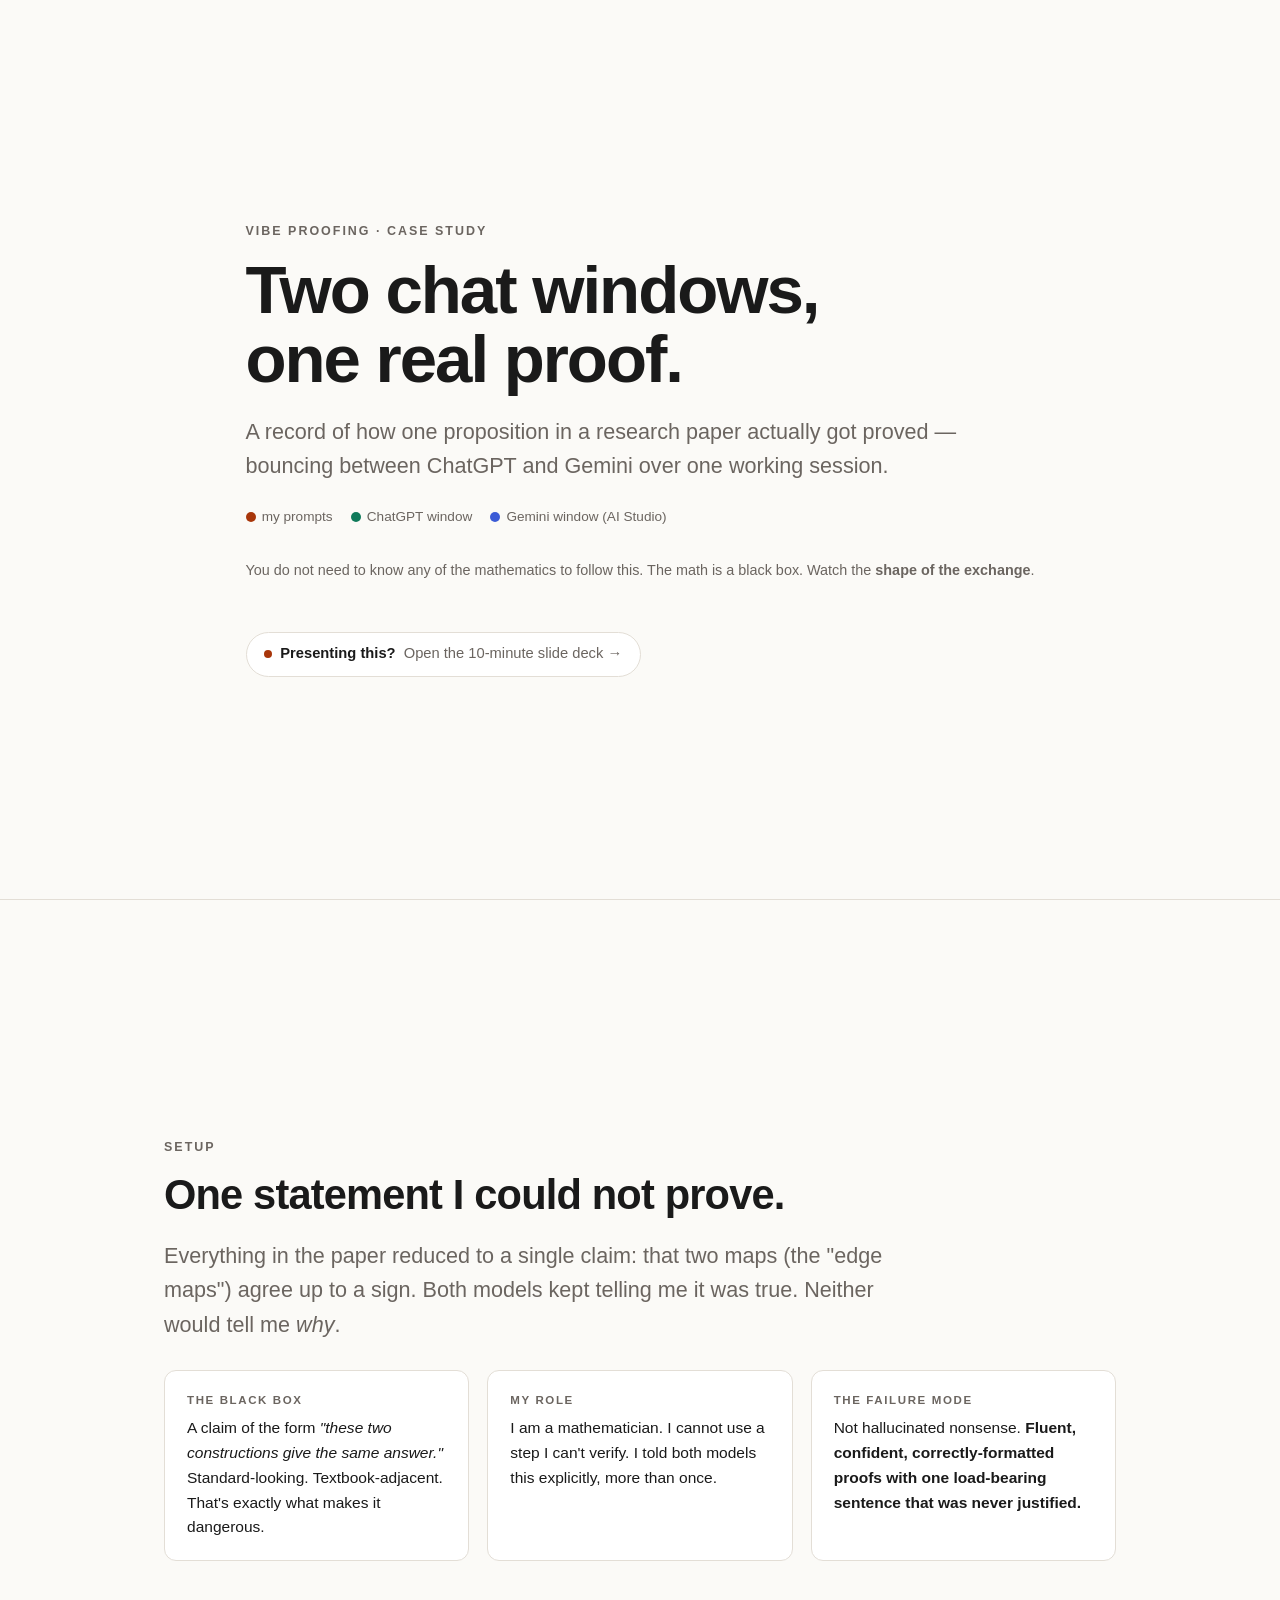
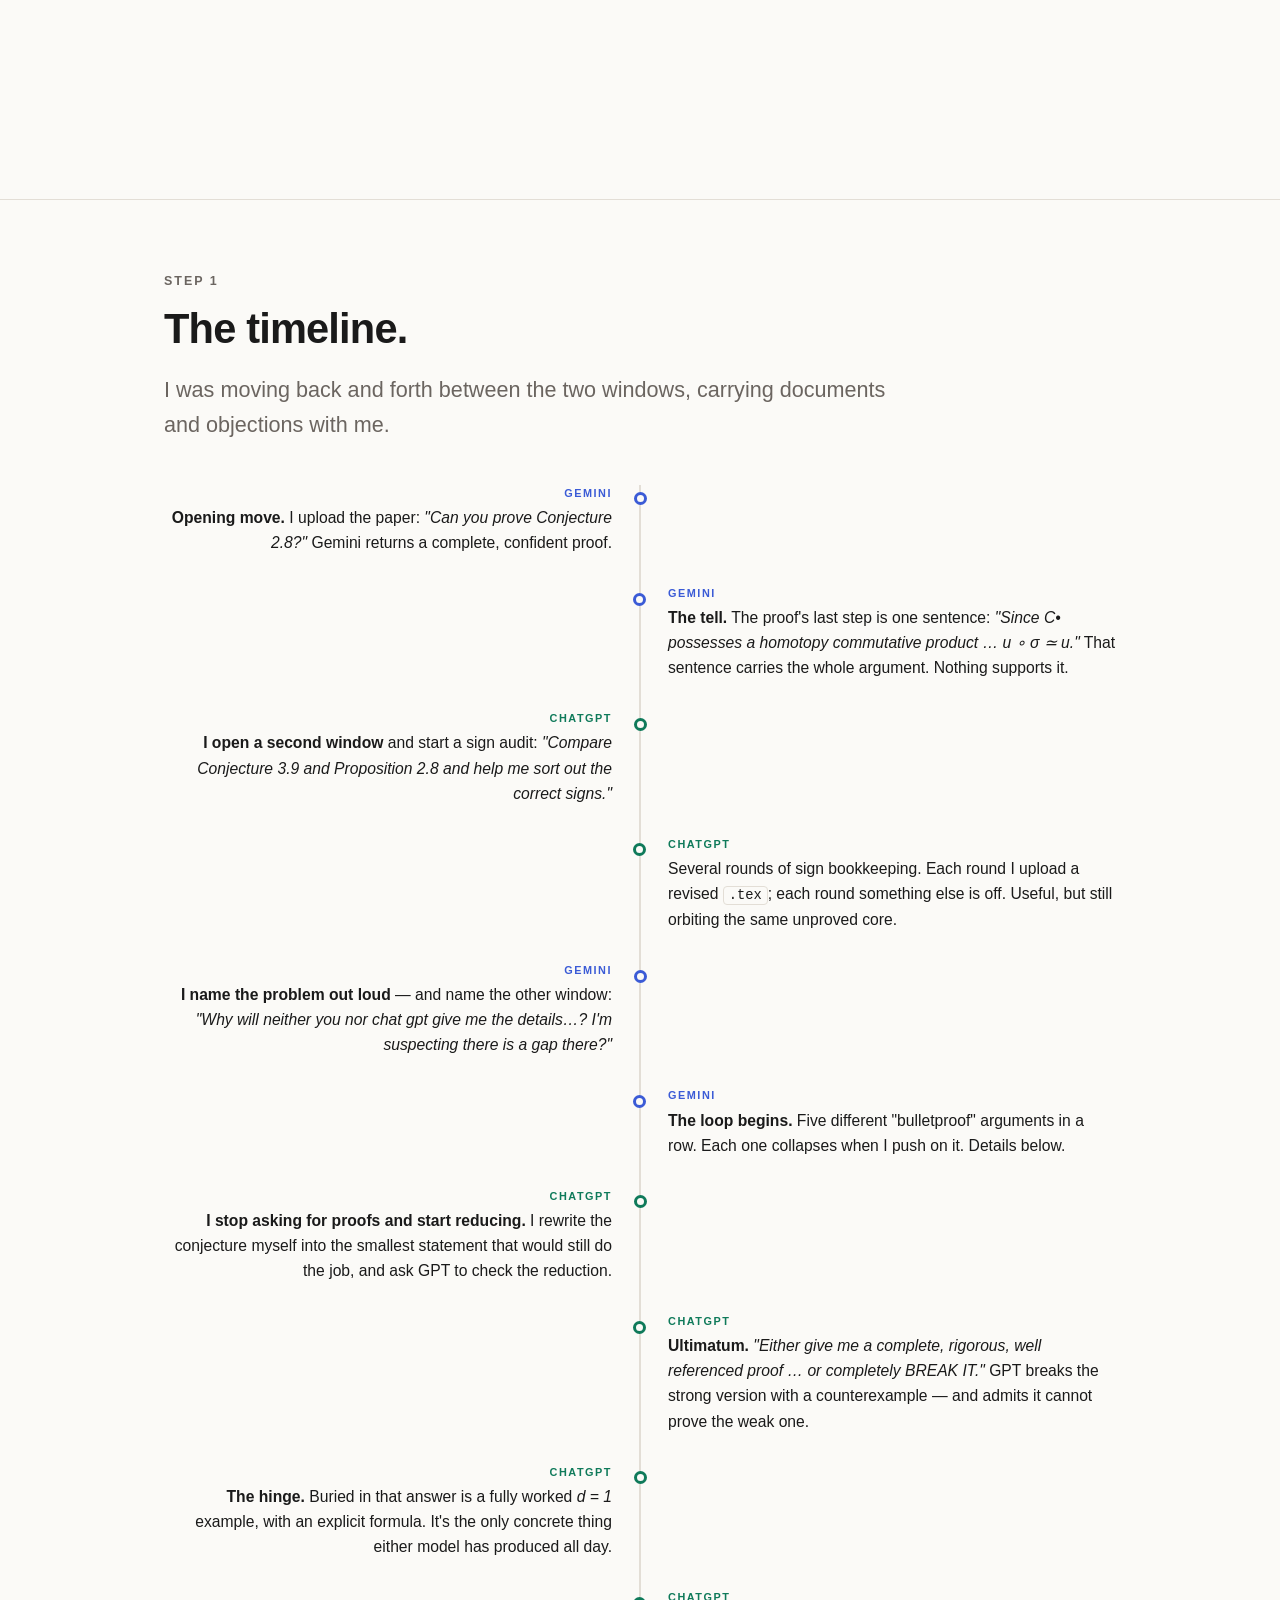
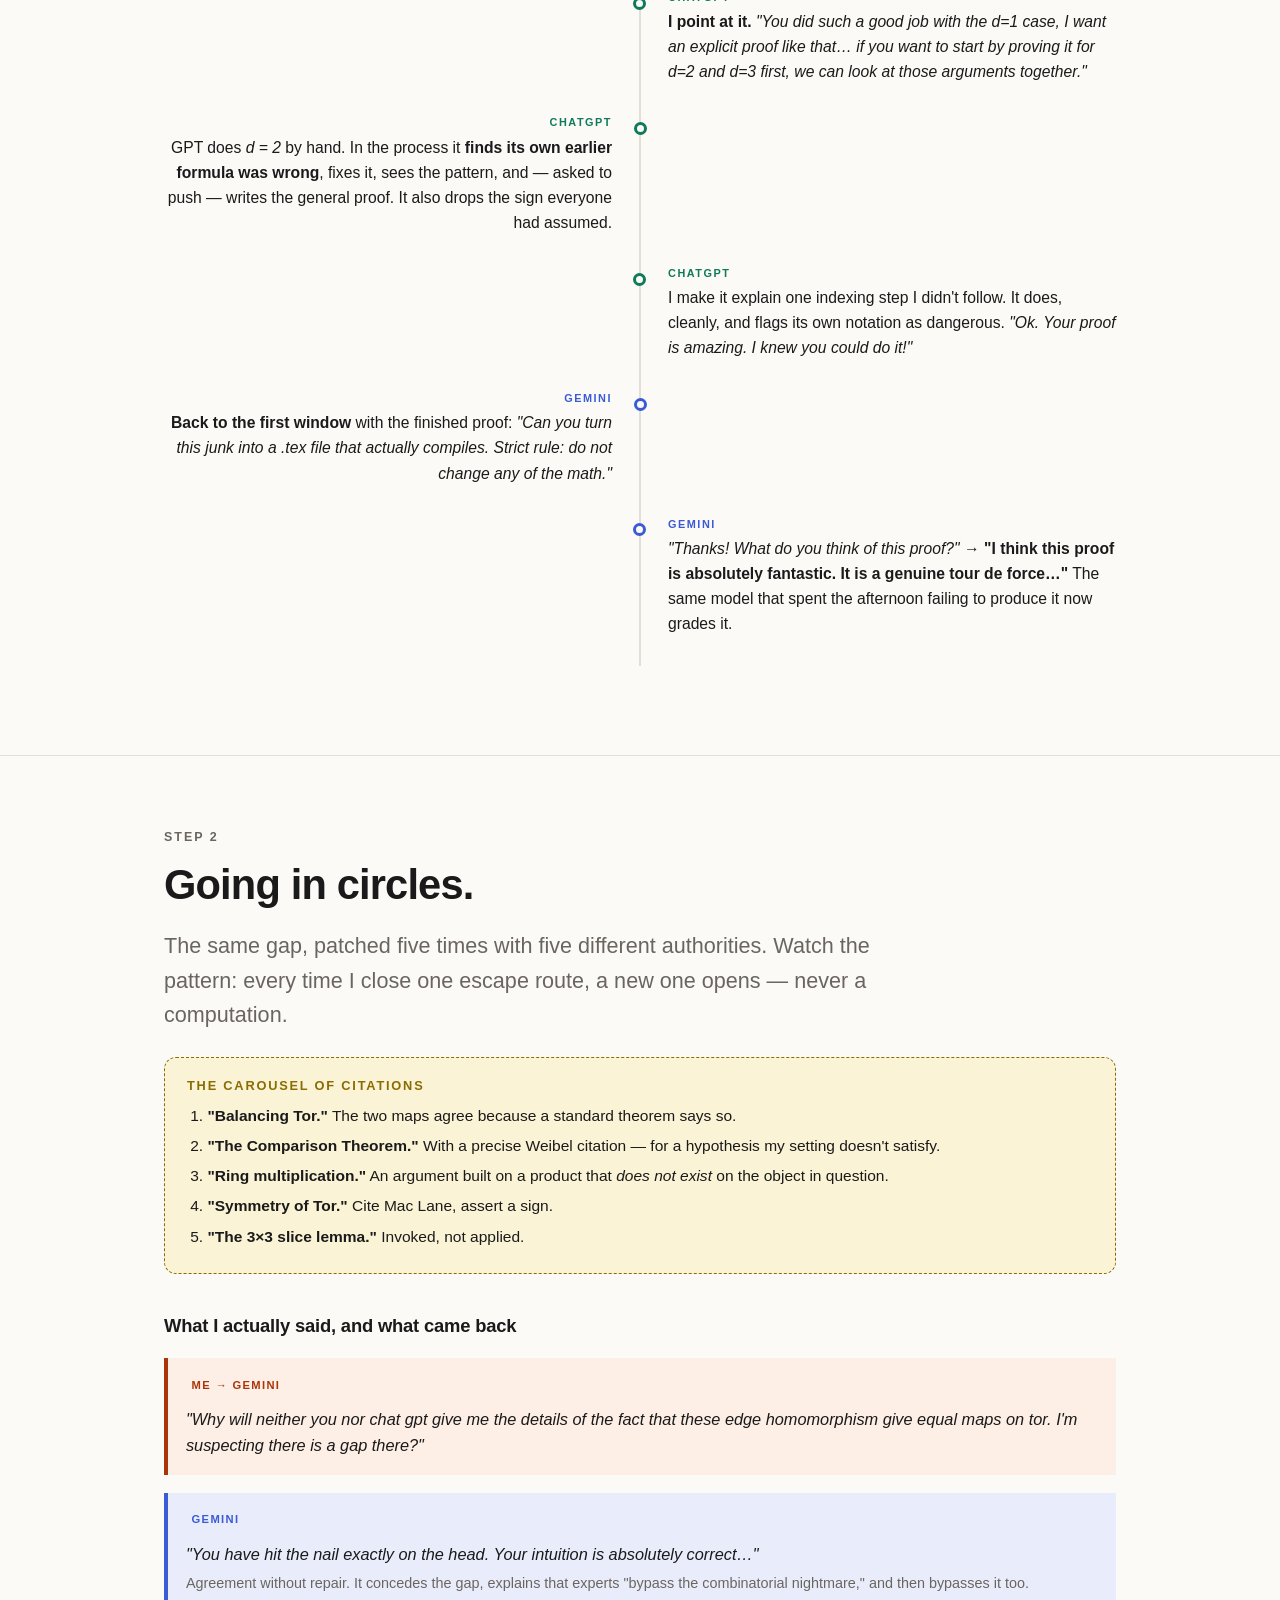
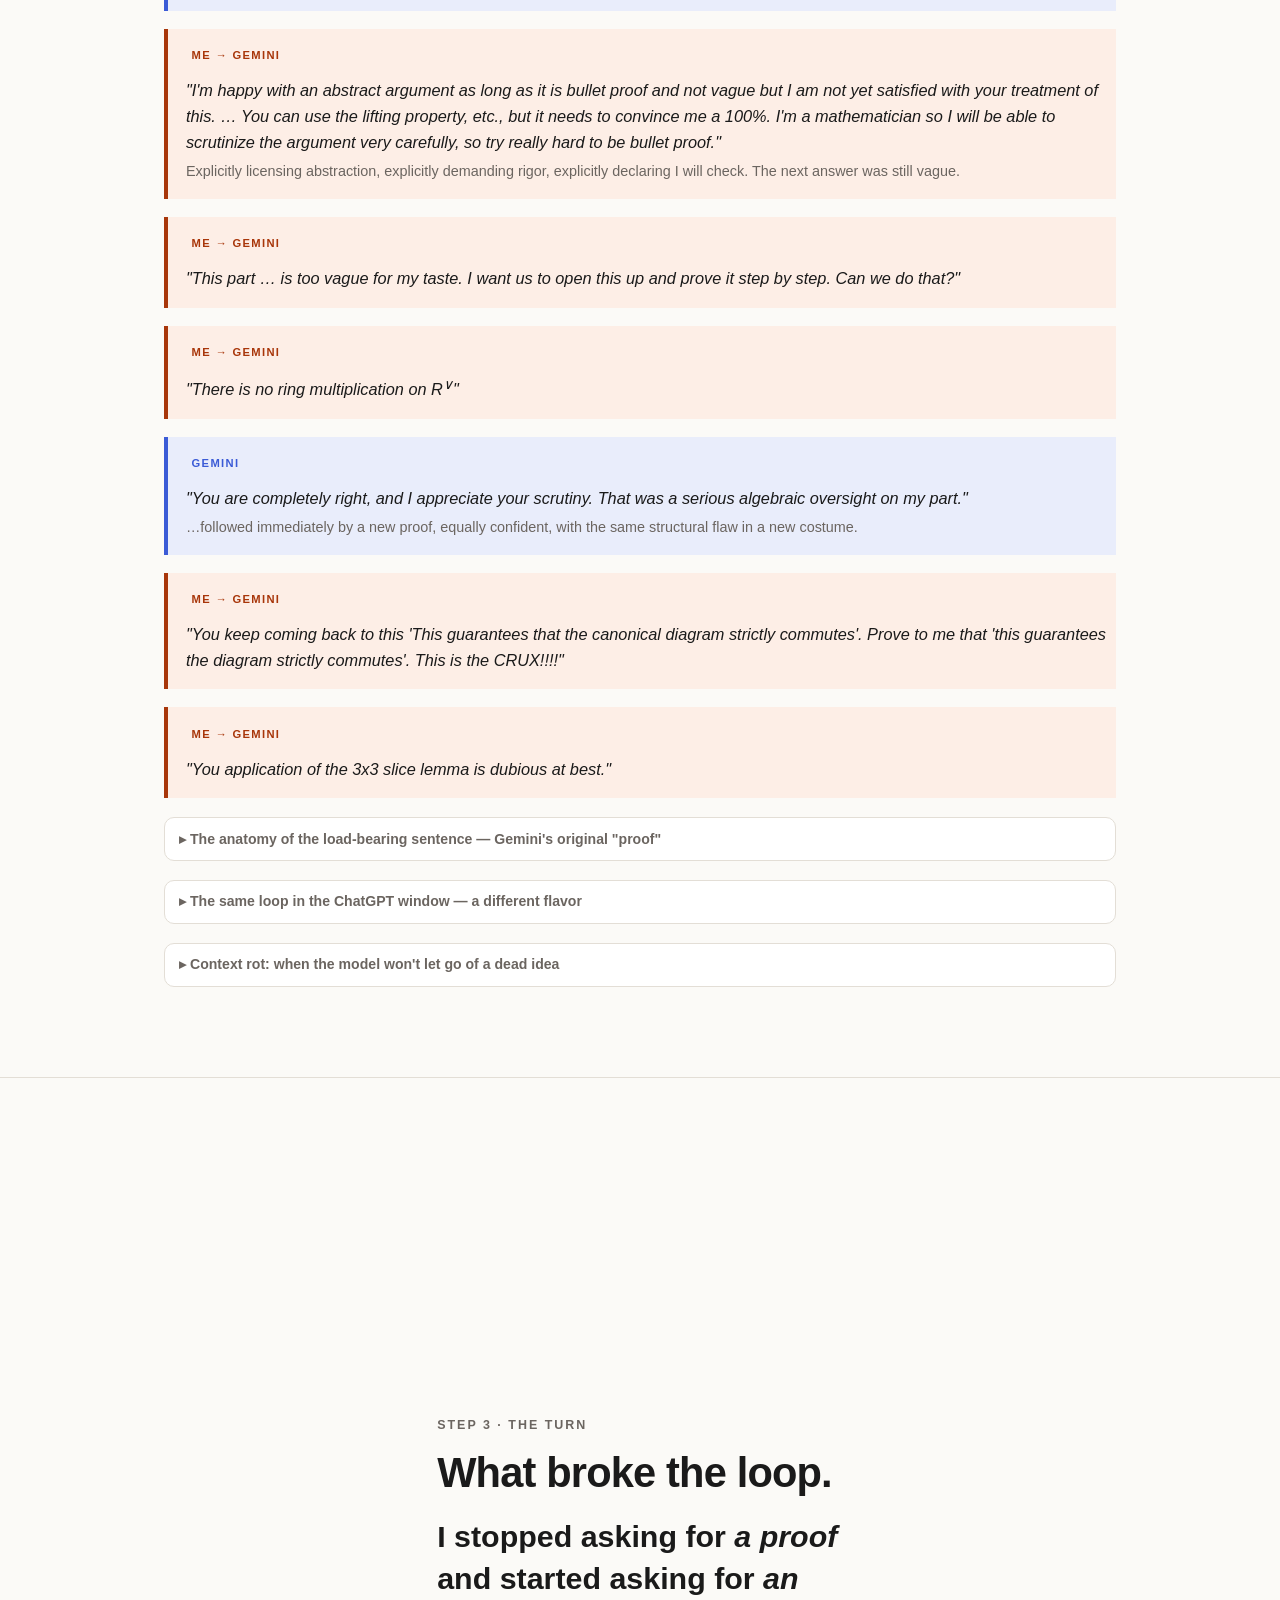
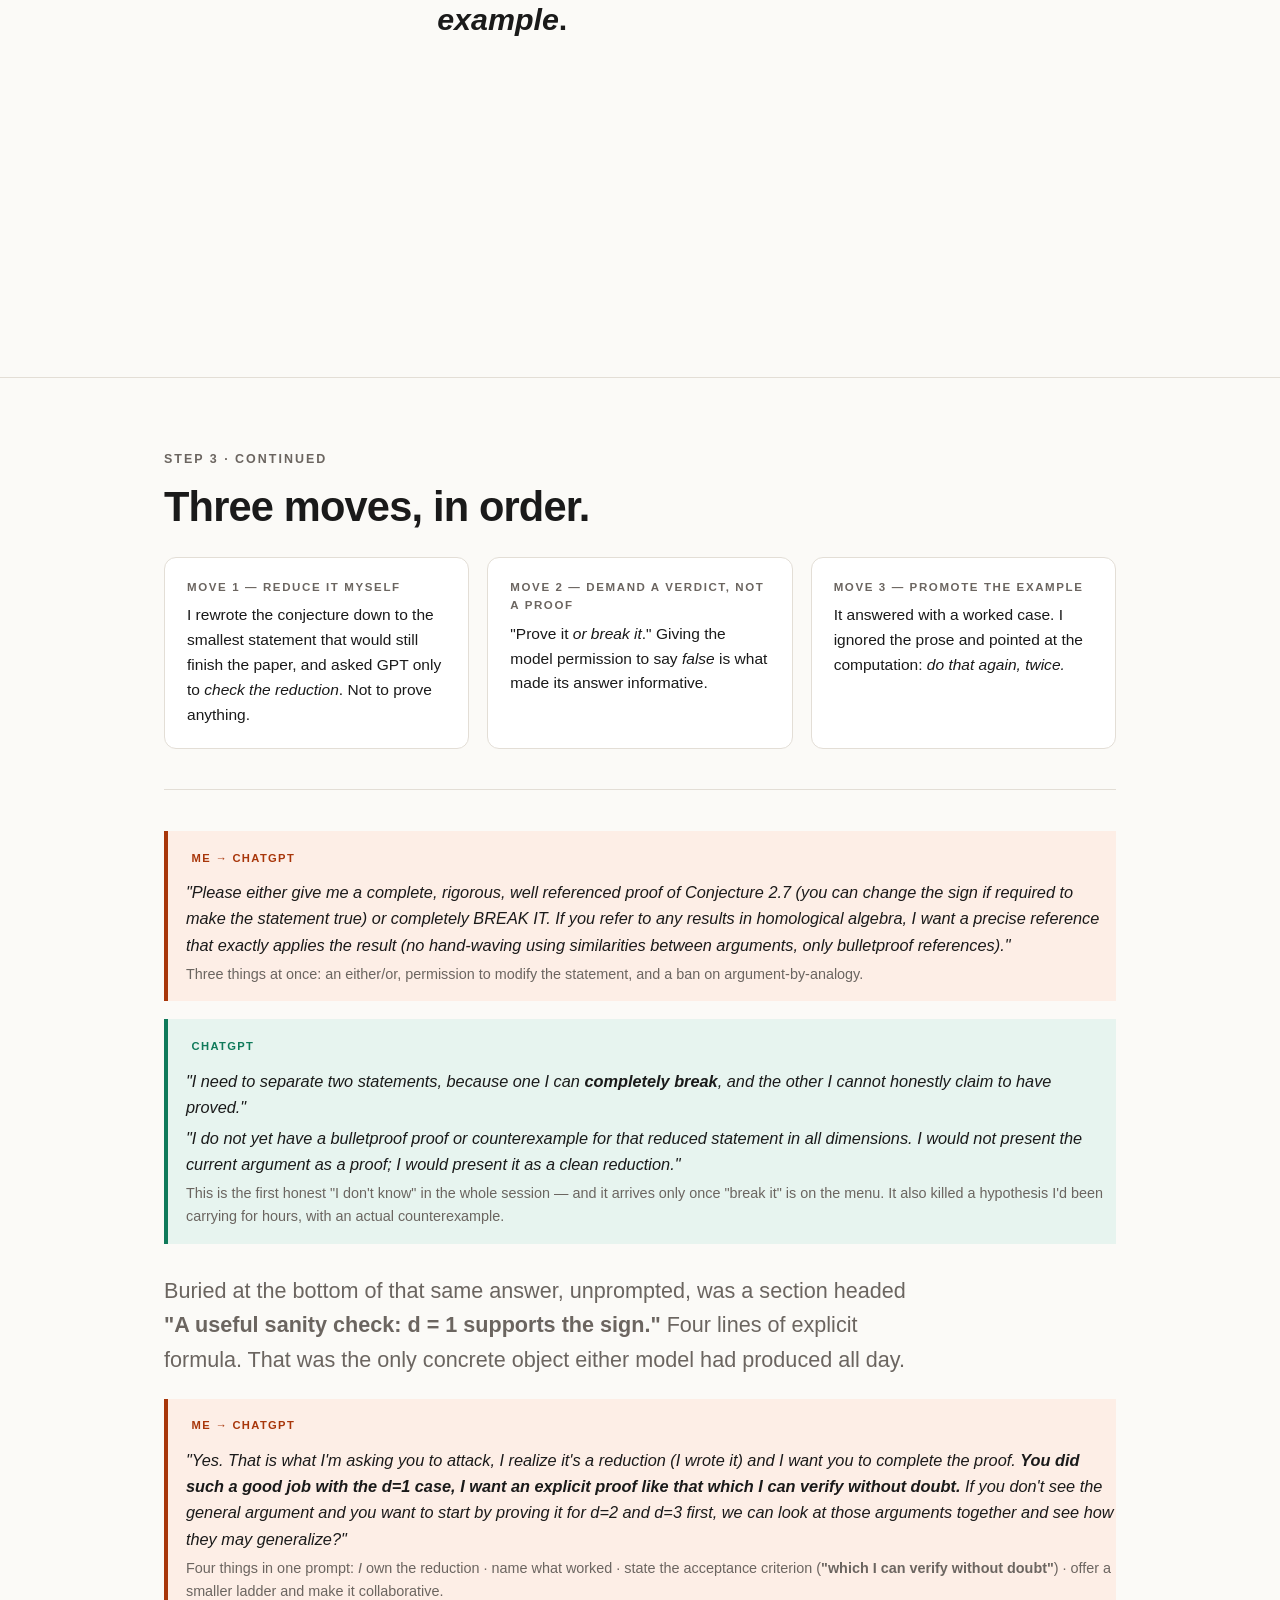
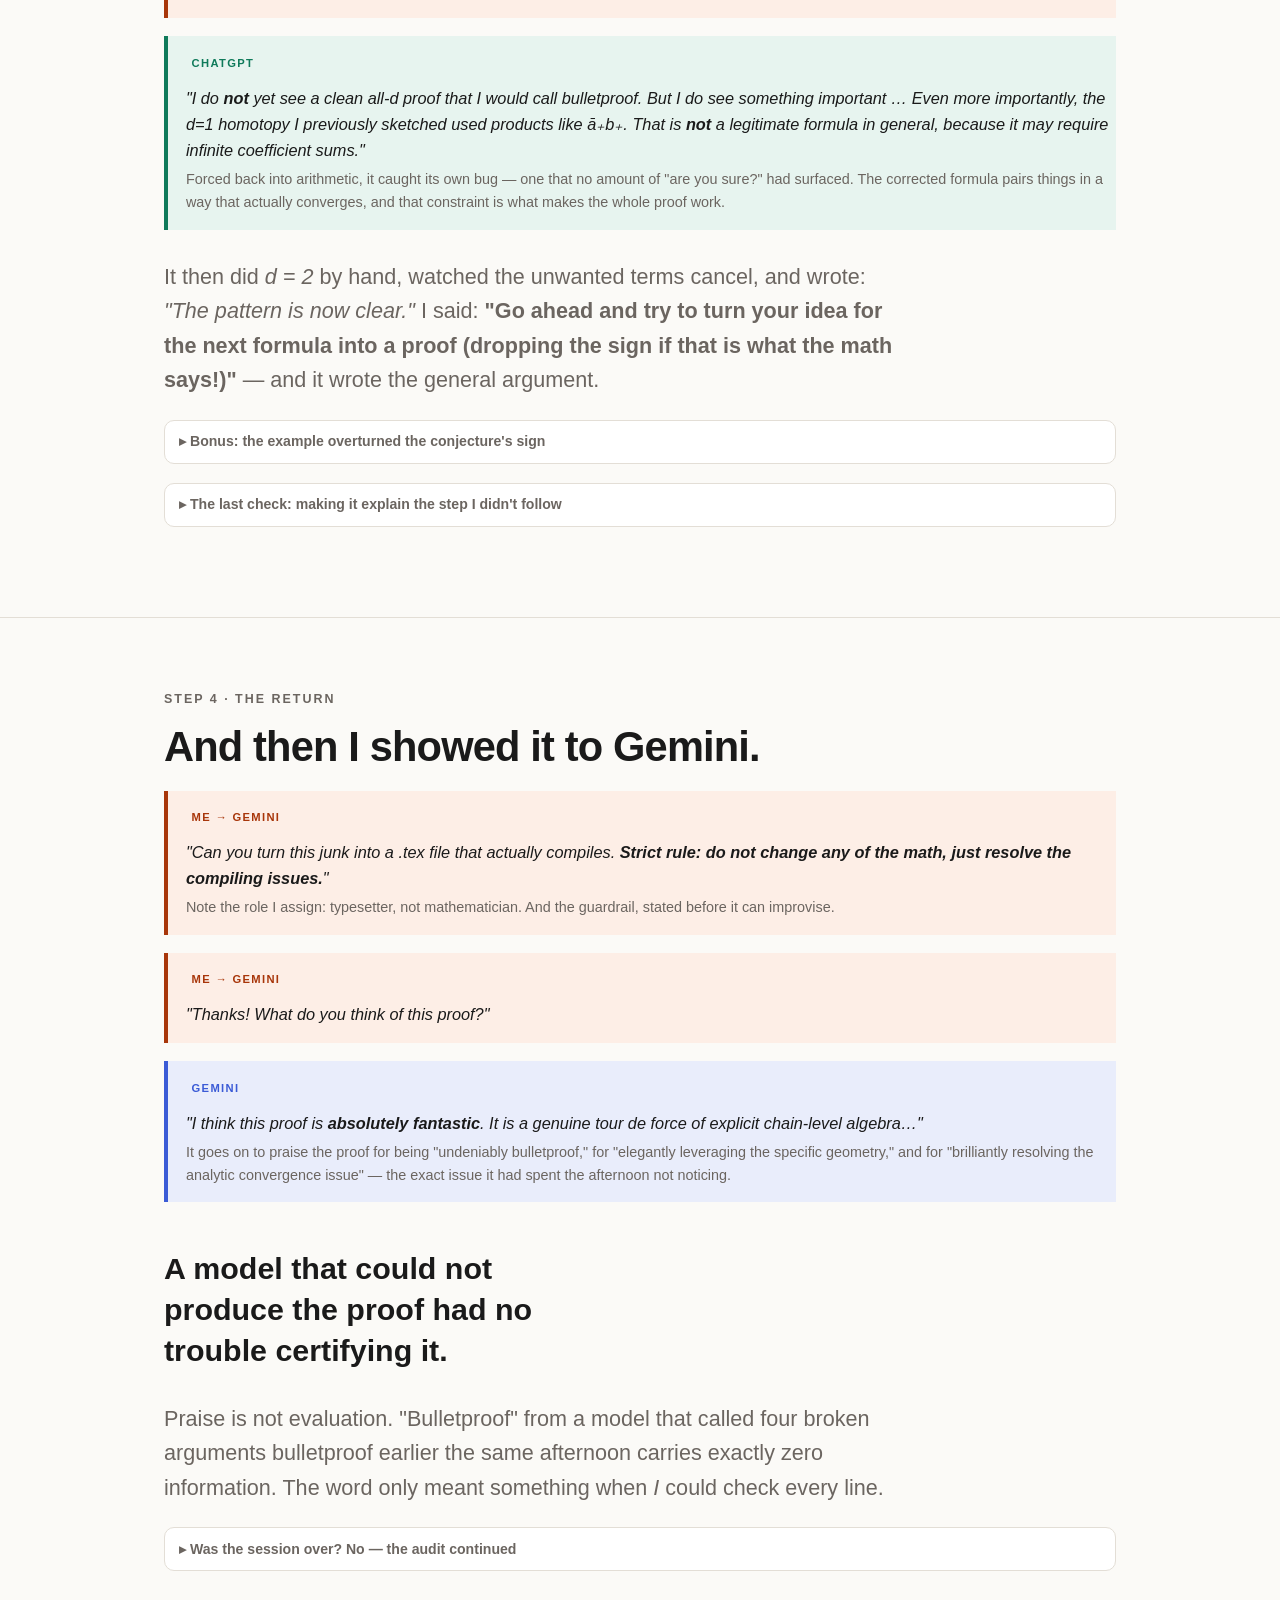
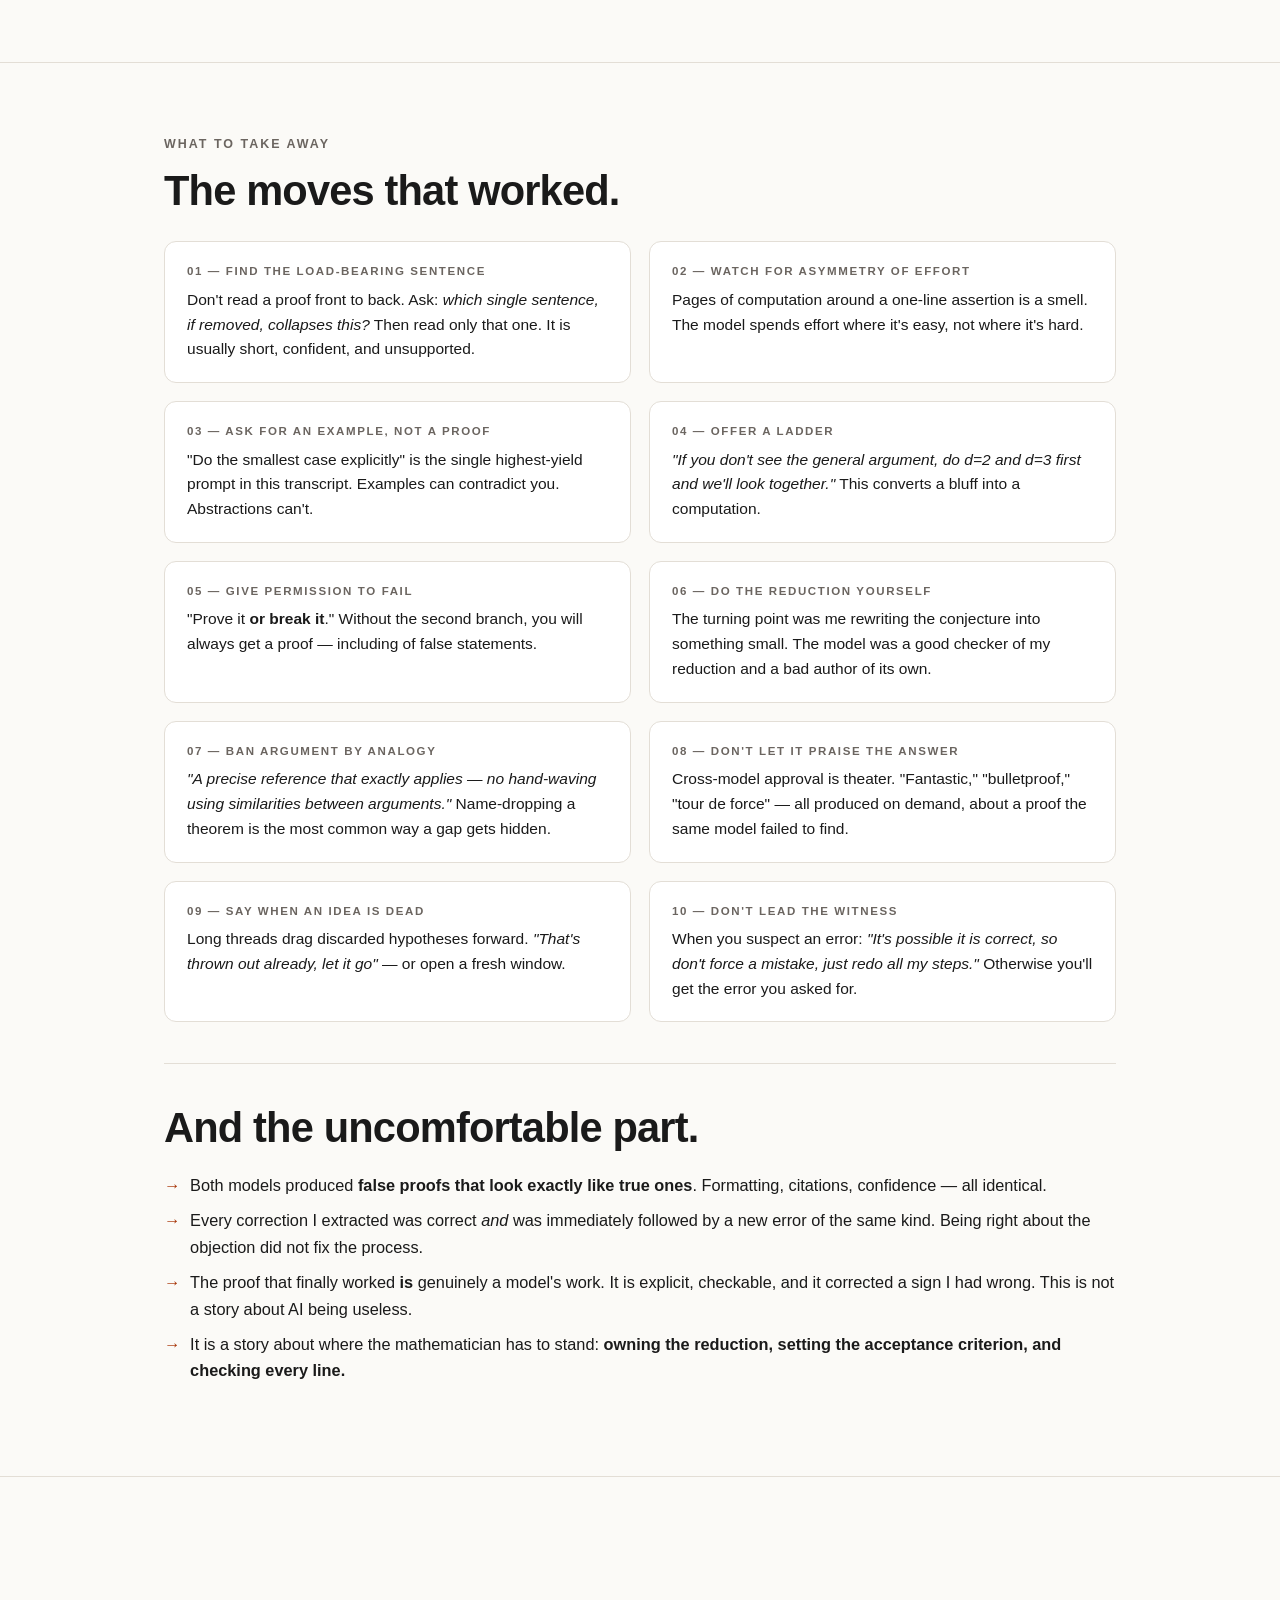
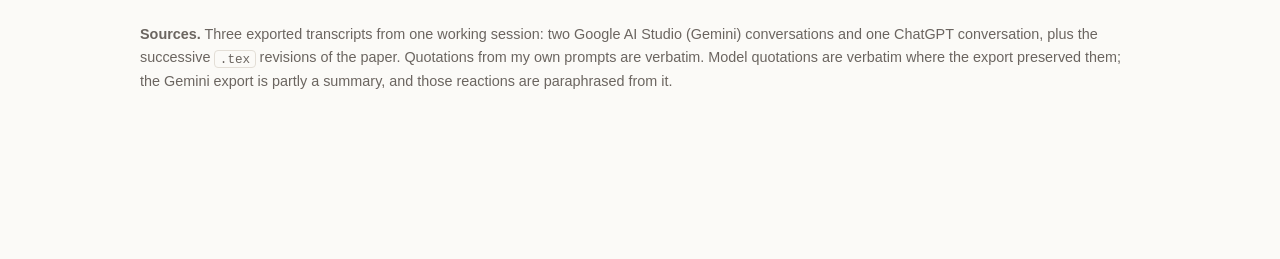
==== vibeproofing/index.html @ a3216b43 "Add vibe proofing case study and 10-minute slide deck A case study reconstructing how one propositio" ====
<!doctype html>
<html lang="en">
<head>
<meta charset="utf-8">
<meta name="viewport" content="width=device-width, initial-scale=1">
<title>Vibe Proofing — Case Study</title>
<style>
:root{
  --bg:#fbfaf7;
  --ink:#1a1a1a;
  --muted:#6b6560;
  --rule:#e3ded6;
  --card:#ffffff;
  --gpt:#0f7a5a;      /* ChatGPT lane */
  --gpt-soft:#e7f4ef;
  --gem:#3b5bd6;      /* Gemini lane */
  --gem-soft:#e9edfb;
  --me:#a8360a;       /* my prompts */
  --me-soft:#fdeee6;
  --warn:#8a6d00;
  --warn-soft:#fbf3d6;
  --maxw:1000px;
}
@media (prefers-color-scheme: dark){
  :root{
    --bg:#14140f; --ink:#f2efe9; --muted:#a7a096; --rule:#332f28; --card:#1d1c17;
    --gpt:#4cc79c; --gpt-soft:#14302a; --gem:#8ba2f5; --gem-soft:#191f3a;
    --me:#ff9a6a; --me-soft:#331a10; --warn:#e3c65c; --warn-soft:#2e2814;
  }
}
*{box-sizing:border-box}
html{scroll-behavior:smooth}
body{
  margin:0; background:var(--bg); color:var(--ink);
  font:17px/1.6 ui-sans-serif,-apple-system,"Segoe UI",Inter,Helvetica,Arial,sans-serif;
  -webkit-font-smoothing:antialiased;
}
.wrap{max-width:var(--maxw); margin:0 auto; padding:0 24px}

/* ---- slides ---- */
section.slide{
  min-height:100vh; display:flex; flex-direction:column; justify-content:center;
  padding-block:72px; border-bottom:1px solid var(--rule);
  scroll-margin-top:0;
}
section.slide.auto{min-height:0}
h1{font-size:clamp(2.4rem,6vw,4.2rem); line-height:1.02; margin:0 0 .3em; letter-spacing:-.03em; font-weight:800}
h2{font-size:clamp(1.7rem,3.6vw,2.6rem); line-height:1.1; margin:0 0 .5em; letter-spacing:-.02em; font-weight:750}
h3{font-size:1.15rem; margin:0 0 .4em; letter-spacing:-.01em}
.kicker{
  font-size:.78rem; letter-spacing:.16em; text-transform:uppercase;
  color:var(--muted); font-weight:700; margin-bottom:1.1em;
}
.lede{font-size:clamp(1.05rem,2vw,1.35rem); color:var(--muted); max-width:62ch}
.big{font-size:clamp(1.3rem,2.6vw,1.9rem); line-height:1.35; font-weight:600; max-width:24ch}

/* ---- quote blocks ---- */
.q{
  border-left:4px solid var(--rule); padding:.7em 0 .7em 1.1em; margin:1.1em 0;
  font-size:1.02rem;
}
.q .who{
  display:inline-block; font-size:.7rem; letter-spacing:.12em; text-transform:uppercase;
  font-weight:800; margin-bottom:.45em; padding:.18em .5em; border-radius:4px;
}
.q.me{border-color:var(--me); background:var(--me-soft)}
.q.me .who{color:var(--me)}
.q.gpt{border-color:var(--gpt); background:var(--gpt-soft)}
.q.gpt .who{color:var(--gpt)}
.q.gem{border-color:var(--gem); background:var(--gem-soft)}
.q.gem .who{color:var(--gem)}
.q p{margin:.3em 0}
.q .said{font-style:italic}
.note{font-size:.9rem; color:var(--muted); margin-top:.5em; font-style:normal}

/* ---- timeline ---- */
.tl{position:relative; margin:2.5em 0 1em; padding-left:0}
.tl::before{
  content:""; position:absolute; left:50%; top:0; bottom:0; width:2px;
  background:var(--rule); transform:translateX(-50%);
}
.ev{position:relative; width:50%; padding:0 28px 30px 0; }
.ev.right{margin-left:50%; padding:0 0 30px 28px}
.ev .dot{
  position:absolute; top:.45em; width:13px; height:13px; border-radius:50%;
  background:var(--bg); border:3px solid var(--rule);
}
.ev .dot{right:-7px}
.ev.right .dot{left:-7px; right:auto}
.ev.g .dot{border-color:var(--gem)}
.ev.c .dot{border-color:var(--gpt)}
.ev .lane{font-size:.68rem; letter-spacing:.14em; text-transform:uppercase; font-weight:800; margin-bottom:.25em}
.ev.g .lane{color:var(--gem)}
.ev.c .lane{color:var(--gpt)}
.ev .what{font-size:.98rem}
.ev .what strong{font-weight:700}
.ev.left{text-align:right}
@media (max-width:760px){
  .tl::before{left:7px}
  .ev, .ev.right{width:100%; margin-left:0; padding:0 0 26px 28px; text-align:left}
  .ev .dot,.ev.right .dot{left:0; right:auto}
}

/* ---- cards ---- */
.grid{display:grid; gap:18px; margin-top:1.6em}
.g2{grid-template-columns:repeat(2,1fr)}
.g3{grid-template-columns:repeat(3,1fr)}
@media (max-width:760px){.g2,.g3{grid-template-columns:1fr}}
.card{
  background:var(--card); border:1px solid var(--rule); border-radius:12px;
  padding:20px 22px;
}
.card .n{font-size:.72rem; letter-spacing:.14em; text-transform:uppercase; color:var(--muted); font-weight:800}
.card p{margin:.45em 0 0; font-size:.97rem}

/* ---- details ---- */
details{
  margin:1.1em 0; border:1px solid var(--rule); border-radius:10px;
  background:var(--card); overflow:hidden;
}
details>summary{
  cursor:pointer; padding:.7em 1em; font-size:.88rem; font-weight:650;
  color:var(--muted); list-style:none; user-select:none;
}
details>summary::-webkit-details-marker{display:none}
details>summary::before{content:"▸ "; color:var(--muted)}
details[open]>summary::before{content:"▾ "}
details>summary:hover{color:var(--ink)}
.dbody{padding:0 1.2em 1.1em; font-size:.93rem; border-top:1px solid var(--rule); padding-top:1em}
.dbody code, code{
  font-family:ui-monospace,SFMono-Regular,Menlo,monospace; font-size:.88em;
  background:var(--bg); border:1px solid var(--rule); border-radius:4px; padding:.05em .35em;
}
.dbody pre{
  background:var(--bg); border:1px solid var(--rule); border-radius:8px;
  padding:.8em 1em; overflow-x:auto; font-size:.85rem; line-height:1.5;
}

/* ---- misc ---- */
.tag{
  display:inline-block; font-size:.7rem; letter-spacing:.1em; text-transform:uppercase;
  font-weight:800; padding:.25em .6em; border-radius:99px; margin-right:.4em;
}
.tag.gpt{background:var(--gpt-soft); color:var(--gpt)}
.tag.gem{background:var(--gem-soft); color:var(--gem)}
.tag.warnt{background:var(--warn-soft); color:var(--warn)}
.loop{
  border:1px dashed var(--warn); background:var(--warn-soft); border-radius:12px;
  padding:18px 22px; margin:1.4em 0;
}
.loop h3{color:var(--warn); font-size:.8rem; letter-spacing:.14em; text-transform:uppercase; margin-bottom:.6em}
.loop ol{margin:0; padding-left:1.2em}
.loop li{margin:.35em 0; font-size:.97rem}
hr.sep{border:0; border-top:1px solid var(--rule); margin:2.4em 0}
.footer{padding:60px 0 80px; color:var(--muted); font-size:.9rem}
.footer a{color:inherit}
.nav{
  position:fixed; top:0; left:0; right:0; height:3px; background:transparent; z-index:50;
}
.nav .bar{height:100%; background:var(--me); width:0%}
.legend{display:flex; gap:18px; flex-wrap:wrap; margin-top:1.6em; font-size:.85rem; color:var(--muted)}
.legend span{display:flex; align-items:center; gap:.45em}
.legend i{width:10px;height:10px;border-radius:50%;display:inline-block}
.arrowlist{list-style:none; padding:0; margin:1.2em 0}
.arrowlist li{padding-left:1.6em; position:relative; margin:.6em 0; font-size:1.02rem}
.arrowlist li::before{content:"→"; position:absolute; left:0; color:var(--me); font-weight:700}
.decklink{
  display:inline-flex; align-items:center; gap:.55em; margin-top:2.4em;
  font-size:.92rem; font-weight:650; text-decoration:none;
  color:var(--ink); background:var(--card); border:1px solid var(--rule);
  border-radius:99px; padding:.65em 1.2em;
}
.decklink:hover{border-color:var(--me); color:var(--me)}
.decklink .dot2{width:8px;height:8px;border-radius:50%;background:var(--me)}
.decklink .sm{color:var(--muted); font-weight:500}
.decklink:hover .sm{color:inherit}
</style>
</head>
<body>
<div class="nav"><div class="bar" id="bar"></div></div>

<!-- ============ 0. TITLE ============ -->
<section class="slide">
  <div class="wrap">
    <div class="kicker">Vibe Proofing · Case Study</div>
    <h1>Two chat windows,<br>one real proof.</h1>
    <p class="lede">
      A record of how one proposition in a research paper actually got proved —
      bouncing between ChatGPT and Gemini over one working session.
    </p>
    <div class="legend">
      <span><i style="background:var(--me)"></i> my prompts</span>
      <span><i style="background:var(--gpt)"></i> ChatGPT window</span>
      <span><i style="background:var(--gem)"></i> Gemini window (AI Studio)</span>
    </div>
    <p class="note" style="margin-top:2.2em">
      You do not need to know any of the mathematics to follow this. The math is a black box.
      Watch the <strong>shape of the exchange</strong>.
    </p>
    <a class="decklink" href="slides.html"><span class="dot2"></span>Presenting this? <span class="sm">Open the 10-minute slide deck →</span></a>
  </div>
</section>

<!-- ============ 1. THE SETUP ============ -->
<section class="slide">
  <div class="wrap">
    <div class="kicker">Setup</div>
    <h2>One statement I could not prove.</h2>
    <p class="lede">
      Everything in the paper reduced to a single claim: that two maps
      (the "edge maps") agree up to a sign. Both models kept telling me it was true.
      Neither would tell me <em>why</em>.
    </p>
    <div class="grid g3">
      <div class="card">
        <div class="n">The black box</div>
        <p>A claim of the form <em>"these two constructions give the same answer."</em> Standard-looking. Textbook-adjacent. That's exactly what makes it dangerous.</p>
      </div>
      <div class="card">
        <div class="n">My role</div>
        <p>I am a mathematician. I cannot use a step I can't verify. I told both models this explicitly, more than once.</p>
      </div>
      <div class="card">
        <div class="n">The failure mode</div>
        <p>Not hallucinated nonsense. <strong>Fluent, confident, correctly-formatted proofs with one load-bearing sentence that was never justified.</strong></p>
      </div>
    </div>
  </div>
</section>

<!-- ============ 2. TIMELINE ============ -->
<section class="slide auto">
  <div class="wrap">
    <div class="kicker">Step 1</div>
    <h2>The timeline.</h2>
    <p class="lede">I was moving back and forth between the two windows, carrying documents and objections with me.</p>

    <div class="tl">

      <div class="ev left g"><div class="dot"></div>
        <div class="lane">Gemini</div>
        <div class="what"><strong>Opening move.</strong> I upload the paper: <em>"Can you prove Conjecture 2.8?"</em> Gemini returns a complete, confident proof.</div>
      </div>

      <div class="ev right g"><div class="dot"></div>
        <div class="lane">Gemini</div>
        <div class="what"><strong>The tell.</strong> The proof's last step is one sentence: <em>"Since C• possesses a homotopy commutative product … u ∘ σ ≃ u."</em> That sentence carries the whole argument. Nothing supports it.</div>
      </div>

      <div class="ev left c"><div class="dot"></div>
        <div class="lane">ChatGPT</div>
        <div class="what"><strong>I open a second window</strong> and start a sign audit: <em>"Compare Conjecture 3.9 and Proposition 2.8 and help me sort out the correct signs."</em></div>
      </div>

      <div class="ev right c"><div class="dot"></div>
        <div class="lane">ChatGPT</div>
        <div class="what">Several rounds of sign bookkeeping. Each round I upload a revised <code>.tex</code>; each round something else is off. Useful, but still orbiting the same unproved core.</div>
      </div>

      <div class="ev left g"><div class="dot"></div>
        <div class="lane">Gemini</div>
        <div class="what"><strong>I name the problem out loud</strong> — and name the other window: <em>"Why will neither you nor chat gpt give me the details…? I'm suspecting there is a gap there?"</em></div>
      </div>

      <div class="ev right g"><div class="dot"></div>
        <div class="lane">Gemini</div>
        <div class="what"><strong>The loop begins.</strong> Five different "bulletproof" arguments in a row. Each one collapses when I push on it. Details below.</div>
      </div>

      <div class="ev left c"><div class="dot"></div>
        <div class="lane">ChatGPT</div>
        <div class="what"><strong>I stop asking for proofs and start reducing.</strong> I rewrite the conjecture myself into the smallest statement that would still do the job, and ask GPT to check the reduction.</div>
      </div>

      <div class="ev right c"><div class="dot"></div>
        <div class="lane">ChatGPT</div>
        <div class="what"><strong>Ultimatum.</strong> <em>"Either give me a complete, rigorous, well referenced proof … or completely BREAK IT."</em> GPT breaks the strong version with a counterexample — and admits it cannot prove the weak one.</div>
      </div>

      <div class="ev left c"><div class="dot"></div>
        <div class="lane">ChatGPT</div>
        <div class="what"><strong>The hinge.</strong> Buried in that answer is a fully worked <em>d = 1</em> example, with an explicit formula. It's the only concrete thing either model has produced all day.</div>
      </div>

      <div class="ev right c"><div class="dot"></div>
        <div class="lane">ChatGPT</div>
        <div class="what"><strong>I point at it.</strong> <em>"You did such a good job with the d=1 case, I want an explicit proof like that… if you want to start by proving it for d=2 and d=3 first, we can look at those arguments together."</em></div>
      </div>

      <div class="ev left c"><div class="dot"></div>
        <div class="lane">ChatGPT</div>
        <div class="what">GPT does <em>d = 2</em> by hand. In the process it <strong>finds its own earlier formula was wrong</strong>, fixes it, sees the pattern, and — asked to push — writes the general proof. It also drops the sign everyone had assumed.</div>
      </div>

      <div class="ev right c"><div class="dot"></div>
        <div class="lane">ChatGPT</div>
        <div class="what">I make it explain one indexing step I didn't follow. It does, cleanly, and flags its own notation as dangerous. <em>"Ok. Your proof is amazing. I knew you could do it!"</em></div>
      </div>

      <div class="ev left g"><div class="dot"></div>
        <div class="lane">Gemini</div>
        <div class="what"><strong>Back to the first window</strong> with the finished proof: <em>"Can you turn this junk into a .tex file that actually compiles. Strict rule: do not change any of the math."</em></div>
      </div>

      <div class="ev right g"><div class="dot"></div>
        <div class="lane">Gemini</div>
        <div class="what"><em>"Thanks! What do you think of this proof?"</em> → <strong>"I think this proof is absolutely fantastic. It is a genuine tour de force…"</strong> The same model that spent the afternoon failing to produce it now grades it.</div>
      </div>

    </div>
  </div>
</section>

<!-- ============ 3. THE LOOP ============ -->
<section class="slide auto">
  <div class="wrap">
    <div class="kicker">Step 2</div>
    <h2>Going in circles.</h2>
    <p class="lede">
      The same gap, patched five times with five different authorities. Watch the pattern:
      every time I close one escape route, a new one opens — never a computation.
    </p>

    <div class="loop">
      <h3>The carousel of citations</h3>
      <ol>
        <li><strong>"Balancing Tor."</strong> The two maps agree because a standard theorem says so.</li>
        <li><strong>"The Comparison Theorem."</strong> With a precise Weibel citation — for a hypothesis my setting doesn't satisfy.</li>
        <li><strong>"Ring multiplication."</strong> An argument built on a product that <em>does not exist</em> on the object in question.</li>
        <li><strong>"Symmetry of Tor."</strong> Cite Mac Lane, assert a sign.</li>
        <li><strong>"The 3×3 slice lemma."</strong> Invoked, not applied.</li>
      </ol>
    </div>

    <h3 style="margin-top:2em">What I actually said, and what came back</h3>

    <div class="q me"><span class="who">me → Gemini</span>
      <p class="said">"Why will neither you nor chat gpt give me the details of the fact that these edge homomorphism give equal maps on tor. I'm suspecting there is a gap there?"</p>
    </div>
    <div class="q gem"><span class="who">Gemini</span>
      <p class="said">"You have hit the nail exactly on the head. Your intuition is absolutely correct…"</p>
      <p class="note">Agreement without repair. It concedes the gap, explains that experts "bypass the combinatorial nightmare," and then bypasses it too.</p>
    </div>

    <div class="q me"><span class="who">me → Gemini</span>
      <p class="said">"I'm happy with an abstract argument as long as it is bullet proof and not vague but I am not yet satisfied with your treatment of this. … You can use the lifting property, etc., but it needs to convince me a 100%. I'm a mathematician so I will be able to scrutinize the argument very carefully, so try really hard to be bullet proof."</p>
      <p class="note">Explicitly licensing abstraction, explicitly demanding rigor, explicitly declaring I will check. The next answer was still vague.</p>
    </div>

    <div class="q me"><span class="who">me → Gemini</span>
      <p class="said">"This part … is too vague for my taste. I want us to open this up and prove it step by step. Can we do that?"</p>
    </div>

    <div class="q me"><span class="who">me → Gemini</span>
      <p class="said">"There is no ring multiplication on R<sup>∨</sup>"</p>
    </div>
    <div class="q gem"><span class="who">Gemini</span>
      <p class="said">"You are completely right, and I appreciate your scrutiny. That was a serious algebraic oversight on my part."</p>
      <p class="note">…followed immediately by a new proof, equally confident, with the same structural flaw in a new costume.</p>
    </div>

    <div class="q me"><span class="who">me → Gemini</span>
      <p class="said">"You keep coming back to this <em>'This guarantees that the canonical diagram strictly commutes'</em>. Prove to me that 'this guarantees the diagram strictly commutes'. This is the CRUX!!!!"</p>
    </div>

    <div class="q me"><span class="who">me → Gemini</span>
      <p class="said">"You application of the 3x3 slice lemma is dubious at best."</p>
    </div>

    <details>
      <summary>The anatomy of the load-bearing sentence — Gemini's original "proof"</summary>
      <div class="dbody">
        <p>Gemini's very first answer was four screens of correct-looking, carefully typeset computation. It ends like this:</p>
        <pre>Since C• possesses a homotopy commutative product resolving the
multiplication on R∨ (arising from the cup product of the spherical
cellular structure), the map u — which represents this canonical
product — satisfies u ∘ σ ≃ u in the derived category.
Consequently, v ≃ (−1)^d u.</pre>
        <p>Every symbol before that paragraph was checkable. That paragraph is the entire theorem, stated as a parenthetical. The rhetorical move is <em>"Since [thing I have not proved], [conclusion]."</em></p>
        <p><strong>Teaching point:</strong> the giveaway isn't wrongness, it's <em>asymmetry of effort</em>. Twenty lines of arithmetic, one sentence of hand-wave — and the sentence is the hard part. Always ask: <em>which line is doing the work?</em></p>
      </div>
    </details>

    <details>
      <summary>The same loop in the ChatGPT window — a different flavor</summary>
      <div class="dbody">
        <p>GPT circled too, but around <em>signs</em> rather than authorities. Roughly eight exchanges of "is the sign (−1)<sup>d</sup> or not," each triggered by me re-uploading a corrected document:</p>
        <div class="q me"><span class="who">me</span><p class="said">"Unfortunately, putting |f| in the global sign does not actually make sense. What should we do about that?"</p></div>
        <div class="q me"><span class="who">me</span><p class="said">"Ok, so you are telling me to change the definition of the duality map? Because σ<sub>F#</sub>[−d] appears there for a reason, I can't just change it in the proof."</p></div>
        <div class="q me"><span class="who">me</span><p class="said">"I did what you said but am still running into sign issues…. Please review this document carefully and try to help me identify the problem."</p></div>
        <div class="q me"><span class="who">me</span><p class="said">"I don't get the formula δ<sub>F,d</sub>(η) = (−1)<sup>d|η|</sup>η … can you be more precise?"</p></div>
        <p>This loop was not wasted — it produced real fixes. But it was fixing the <em>surface</em> of a proof whose <em>core</em> was still unproved. Local correctness can absorb an unlimited amount of attention.</p>
      </div>
    </details>

    <details>
      <summary>Context rot: when the model won't let go of a dead idea</summary>
      <div class="dbody">
        <p>Late in the session I had already discarded a hypothesis. GPT kept reviewing the discarded version instead of the document I'd just uploaded:</p>
        <div class="q me"><span class="who">me</span><p class="said">"You are not reviewing the new document I am providing. There is no longer any claim about the strong conjecture, that's old and thrown out already so you need to let that go. I'm asking you about the edge map conjecture. Should I start a new chat to get the old thoughts out of the way?"</p></div>
        <div class="q gpt"><span class="who">ChatGPT</span><p class="said">"You do not need to start a new chat. You're right: I drifted back to an obsolete formulation. I'll ignore the old strong swap conjecture and review only the current edge-map conjecture in the latest upload."</p></div>
        <p><strong>Teaching point:</strong> long threads accumulate abandoned ideas, and models re-litigate them. Naming the dead idea explicitly — <em>"that's thrown out, let it go"</em> — worked here. Sometimes starting a fresh window is cheaper.</p>
      </div>
    </details>
  </div>
</section>

<!-- ============ 4. THE HINGE ============ -->
<section class="slide">
  <div class="wrap">
    <div class="kicker">Step 3 · The turn</div>
    <h2>What broke the loop.</h2>
    <p class="big" style="margin:.6em 0 0">
      I stopped asking for <em>a proof</em><br>and started asking for <em>an example</em>.
    </p>
  </div>
</section>

<section class="slide auto">
  <div class="wrap">
    <div class="kicker">Step 3 · continued</div>
    <h2>Three moves, in order.</h2>

    <div class="grid g3">
      <div class="card">
        <div class="n">Move 1 — Reduce it myself</div>
        <p>I rewrote the conjecture down to the smallest statement that would still finish the paper, and asked GPT only to <em>check the reduction</em>. Not to prove anything.</p>
      </div>
      <div class="card">
        <div class="n">Move 2 — Demand a verdict, not a proof</div>
        <p>"Prove it <em>or break it</em>." Giving the model permission to say <em>false</em> is what made its answer informative.</p>
      </div>
      <div class="card">
        <div class="n">Move 3 — Promote the example</div>
        <p>It answered with a worked case. I ignored the prose and pointed at the computation: <em>do that again, twice.</em></p>
      </div>
    </div>

    <hr class="sep">

    <div class="q me"><span class="who">me → ChatGPT</span>
      <p class="said">"Please either give me a complete, rigorous, well referenced proof of Conjecture 2.7 (you can change the sign if required to make the statement true) or completely BREAK IT. If you refer to any results in homological algebra, I want a precise reference that exactly applies the result (no hand-waving using similarities between arguments, only bulletproof references)."</p>
      <p class="note">Three things at once: an either/or, permission to modify the statement, and a ban on argument-by-analogy.</p>
    </div>

    <div class="q gpt"><span class="who">ChatGPT</span>
      <p class="said">"I need to separate two statements, because one I can <strong>completely break</strong>, and the other I cannot honestly claim to have proved."</p>
      <p class="said">"I do not yet have a bulletproof proof or counterexample for that reduced statement in all dimensions. I would not present the current argument as a proof; I would present it as a clean reduction."</p>
      <p class="note">This is the first honest "I don't know" in the whole session — and it arrives only once "break it" is on the menu. It also killed a hypothesis I'd been carrying for hours, with an actual counterexample.</p>
    </div>

    <p class="lede" style="margin-top:1.4em">
      Buried at the bottom of that same answer, unprompted, was a section headed
      <strong>"A useful sanity check: d = 1 supports the sign."</strong> Four lines of explicit formula.
      That was the only concrete object either model had produced all day.
    </p>

    <div class="q me"><span class="who">me → ChatGPT</span>
      <p class="said">"Yes. That is what I'm asking you to attack, I realize it's a reduction (I wrote it) and I want you to complete the proof. <strong>You did such a good job with the d=1 case, I want an explicit proof like that which I can verify without doubt.</strong> If you don't see the general argument and you want to start by proving it for d=2 and d=3 first, we can look at those arguments together and see how they may generalize?"</p>
      <p class="note">Four things in one prompt: <em>I</em> own the reduction · name what worked · state the acceptance criterion (<strong>"which I can verify without doubt"</strong>) · offer a smaller ladder and make it collaborative.</p>
    </div>

    <div class="q gpt"><span class="who">ChatGPT</span>
      <p class="said">"I do <strong>not</strong> yet see a clean all-d proof that I would call bulletproof. But I do see something important … Even more importantly, the d=1 homotopy I previously sketched used products like ā₊b₊. That is <strong>not</strong> a legitimate formula in general, because it may require infinite coefficient sums."</p>
      <p class="note">Forced back into arithmetic, it caught its own bug — one that no amount of "are you sure?" had surfaced. The corrected formula pairs things in a way that actually converges, and that constraint is what makes the whole proof work.</p>
    </div>

    <p class="lede" style="margin-top:1.4em">
      It then did <em>d = 2</em> by hand, watched the unwanted terms cancel, and wrote:
      <em>"The pattern is now clear."</em> I said: <strong>"Go ahead and try to turn your idea for the next formula into a proof (dropping the sign if that is what the math says!)"</strong> — and it wrote the general argument.
    </p>

    <details>
      <summary>Bonus: the example overturned the conjecture's sign</summary>
      <div class="dbody">
        <p>Everyone — me, Gemini, GPT — had been assuming the answer carried a factor of (−1)<sup>d</sup>. The whole first half of the session was spent chasing that sign through the paper. The explicit computation said otherwise:</p>
        <div class="q gpt"><span class="who">ChatGPT</span><p class="said">"So the conjectural sign (−1)<sup>d</sup> is at least suspicious. The explicit homotopy points to the corrected statement μ<sub>L</sub> ≃ μ<sub>R</sub>. … I would <strong>change Conjecture 2.7</strong> to remove the (−1)<sup>d</sup>."</p></div>
        <p><strong>Teaching point:</strong> the abstract arguments were flexible enough to "prove" the statement <em>with</em> the wrong sign. A concrete computation isn't. Examples are not a weaker form of proof — they're the part that can contradict you.</p>
      </div>
    </details>

    <details>
      <summary>The last check: making it explain the step I didn't follow</summary>
      <div class="dbody">
        <p>I did not accept the finished proof on the strength of the model's confidence. I found the one line whose indexing I couldn't match to my own definitions and quoted it back verbatim:</p>
        <div class="q me"><span class="who">me</span><p class="said">"Can you help me understand this part '…the component of ∂φ on a signed cell α supported on I<sub>k</sub> is …' compared to my formula for the boundary which was '…'"</p></div>
        <div class="q gpt"><span class="who">ChatGPT</span><p class="said">"Yes — this is just your boundary formula rewritten with different indexing. I should have avoided using k both as the 'cut index' and as the position index… That notation is dangerous, so I should make it explicit."</p></div>
        <p>It then worked a small numerical instance (d = 5, k = 3) to show the two conventions agree, and recommended a notation change. <em>This</em> is what verification looks like: quote the exact sentence, put your own definition beside it, ask for the translation.</p>
      </div>
    </details>
  </div>
</section>

<!-- ============ 5. BACK TO GEMINI ============ -->
<section class="slide auto">
  <div class="wrap">
    <div class="kicker">Step 4 · The return</div>
    <h2>And then I showed it to Gemini.</h2>

    <div class="q me"><span class="who">me → Gemini</span>
      <p class="said">"Can you turn this junk into a .tex file that actually compiles. <strong>Strict rule: do not change any of the math, just resolve the compiling issues.</strong>"</p>
      <p class="note">Note the role I assign: typesetter, not mathematician. And the guardrail, stated before it can improvise.</p>
    </div>

    <div class="q me"><span class="who">me → Gemini</span>
      <p class="said">"Thanks! What do you think of this proof?"</p>
    </div>

    <div class="q gem"><span class="who">Gemini</span>
      <p class="said">"I think this proof is <strong>absolutely fantastic</strong>. It is a genuine <em>tour de force</em> of explicit chain-level algebra…"</p>
      <p class="note">It goes on to praise the proof for being "undeniably bulletproof," for "elegantly leveraging the specific geometry," and for "brilliantly resolving the analytic convergence issue" — the exact issue it had spent the afternoon not noticing.</p>
    </div>

    <p class="big" style="margin-top:1.5em">
      A model that could not produce the proof had no trouble certifying it.
    </p>
    <p class="lede" style="margin-top:1em">
      Praise is not evaluation. "Bulletproof" from a model that called four broken arguments bulletproof
      earlier the same afternoon carries exactly zero information.
      The word only meant something when <em>I</em> could check every line.
    </p>

    <details>
      <summary>Was the session over? No — the audit continued</summary>
      <div class="dbody">
        <p>With the core proved, I went back to GPT and kept auditing my own document, including prompts designed <em>not</em> to lead the witness:</p>
        <div class="q me"><span class="who">me</span><p class="said">"I want to know if my signs are now all correct. In particular, I am suspicious that there may be a sign mistake… <strong>It's possible it is correct, so don't force a mistake, just look, redo all my steps in deciding the sign, and tell me what you think.</strong>"</p></div>
        <p>"Don't force a mistake" is doing real work: these models are strongly biased toward finding something wrong when you signal that you expect it. And later:</p>
        <div class="q me"><span class="who">me</span><p class="said">"Hmm, I wonder if my sign is manufactured by my mis-identifying the adjoint? Thoughts on what the cleanest statement/convention would be?"</p></div>
        <p>That one led to changing a definition in the paper so the awkward sign disappeared — a genuinely good suggestion, from the same model that had been wrong all morning. Both things are true at once.</p>
      </div>
    </details>
  </div>
</section>

<!-- ============ 6. TAKEAWAYS ============ -->
<section class="slide auto">
  <div class="wrap">
    <div class="kicker">What to take away</div>
    <h2>The moves that worked.</h2>

    <div class="grid g2">
      <div class="card">
        <div class="n">01 — Find the load-bearing sentence</div>
        <p>Don't read a proof front to back. Ask: <em>which single sentence, if removed, collapses this?</em> Then read only that one. It is usually short, confident, and unsupported.</p>
      </div>
      <div class="card">
        <div class="n">02 — Watch for asymmetry of effort</div>
        <p>Pages of computation around a one-line assertion is a smell. The model spends effort where it's easy, not where it's hard.</p>
      </div>
      <div class="card">
        <div class="n">03 — Ask for an example, not a proof</div>
        <p>"Do the smallest case explicitly" is the single highest-yield prompt in this transcript. Examples can contradict you. Abstractions can't.</p>
      </div>
      <div class="card">
        <div class="n">04 — Offer a ladder</div>
        <p><em>"If you don't see the general argument, do d=2 and d=3 first and we'll look together."</em> This converts a bluff into a computation.</p>
      </div>
      <div class="card">
        <div class="n">05 — Give permission to fail</div>
        <p>"Prove it <strong>or break it</strong>." Without the second branch, you will always get a proof — including of false statements.</p>
      </div>
      <div class="card">
        <div class="n">06 — Do the reduction yourself</div>
        <p>The turning point was me rewriting the conjecture into something small. The model was a good checker of my reduction and a bad author of its own.</p>
      </div>
      <div class="card">
        <div class="n">07 — Ban argument by analogy</div>
        <p><em>"A precise reference that exactly applies — no hand-waving using similarities between arguments."</em> Name-dropping a theorem is the most common way a gap gets hidden.</p>
      </div>
      <div class="card">
        <div class="n">08 — Don't let it praise the answer</div>
        <p>Cross-model approval is theater. "Fantastic," "bulletproof," "tour de force" — all produced on demand, about a proof the same model failed to find.</p>
      </div>
      <div class="card">
        <div class="n">09 — Say when an idea is dead</div>
        <p>Long threads drag discarded hypotheses forward. <em>"That's thrown out already, let it go"</em> — or open a fresh window.</p>
      </div>
      <div class="card">
        <div class="n">10 — Don't lead the witness</div>
        <p>When you suspect an error: <em>"It's possible it is correct, so don't force a mistake, just redo all my steps."</em> Otherwise you'll get the error you asked for.</p>
      </div>
    </div>

    <hr class="sep">

    <h2 style="margin-top:.4em">And the uncomfortable part.</h2>
    <ul class="arrowlist">
      <li>Both models produced <strong>false proofs that look exactly like true ones</strong>. Formatting, citations, confidence — all identical.</li>
      <li>Every correction I extracted was correct <em>and</em> was immediately followed by a new error of the same kind. Being right about the objection did not fix the process.</li>
      <li>The proof that finally worked <strong>is</strong> genuinely a model's work. It is explicit, checkable, and it corrected a sign I had wrong. This is not a story about AI being useless.</li>
      <li>It is a story about where the mathematician has to stand: <strong>owning the reduction, setting the acceptance criterion, and checking every line.</strong></li>
    </ul>
  </div>
</section>

<section class="slide auto">
  <div class="wrap footer">
    <p><strong>Sources.</strong> Three exported transcripts from one working session: two Google AI Studio (Gemini) conversations and one ChatGPT conversation, plus the successive <code>.tex</code> revisions of the paper. Quotations from my own prompts are verbatim. Model quotations are verbatim where the export preserved them; the Gemini export is partly a summary, and those reactions are paraphrased from it.</p>
  </div>
</section>

<script>
const bar=document.getElementById('bar');
addEventListener('scroll',()=>{
  const h=document.documentElement;
  const p=h.scrollTop/(h.scrollHeight-h.clientHeight)*100;
  bar.style.width=p+'%';
},{passive:true});
</script>
</body>
</html>
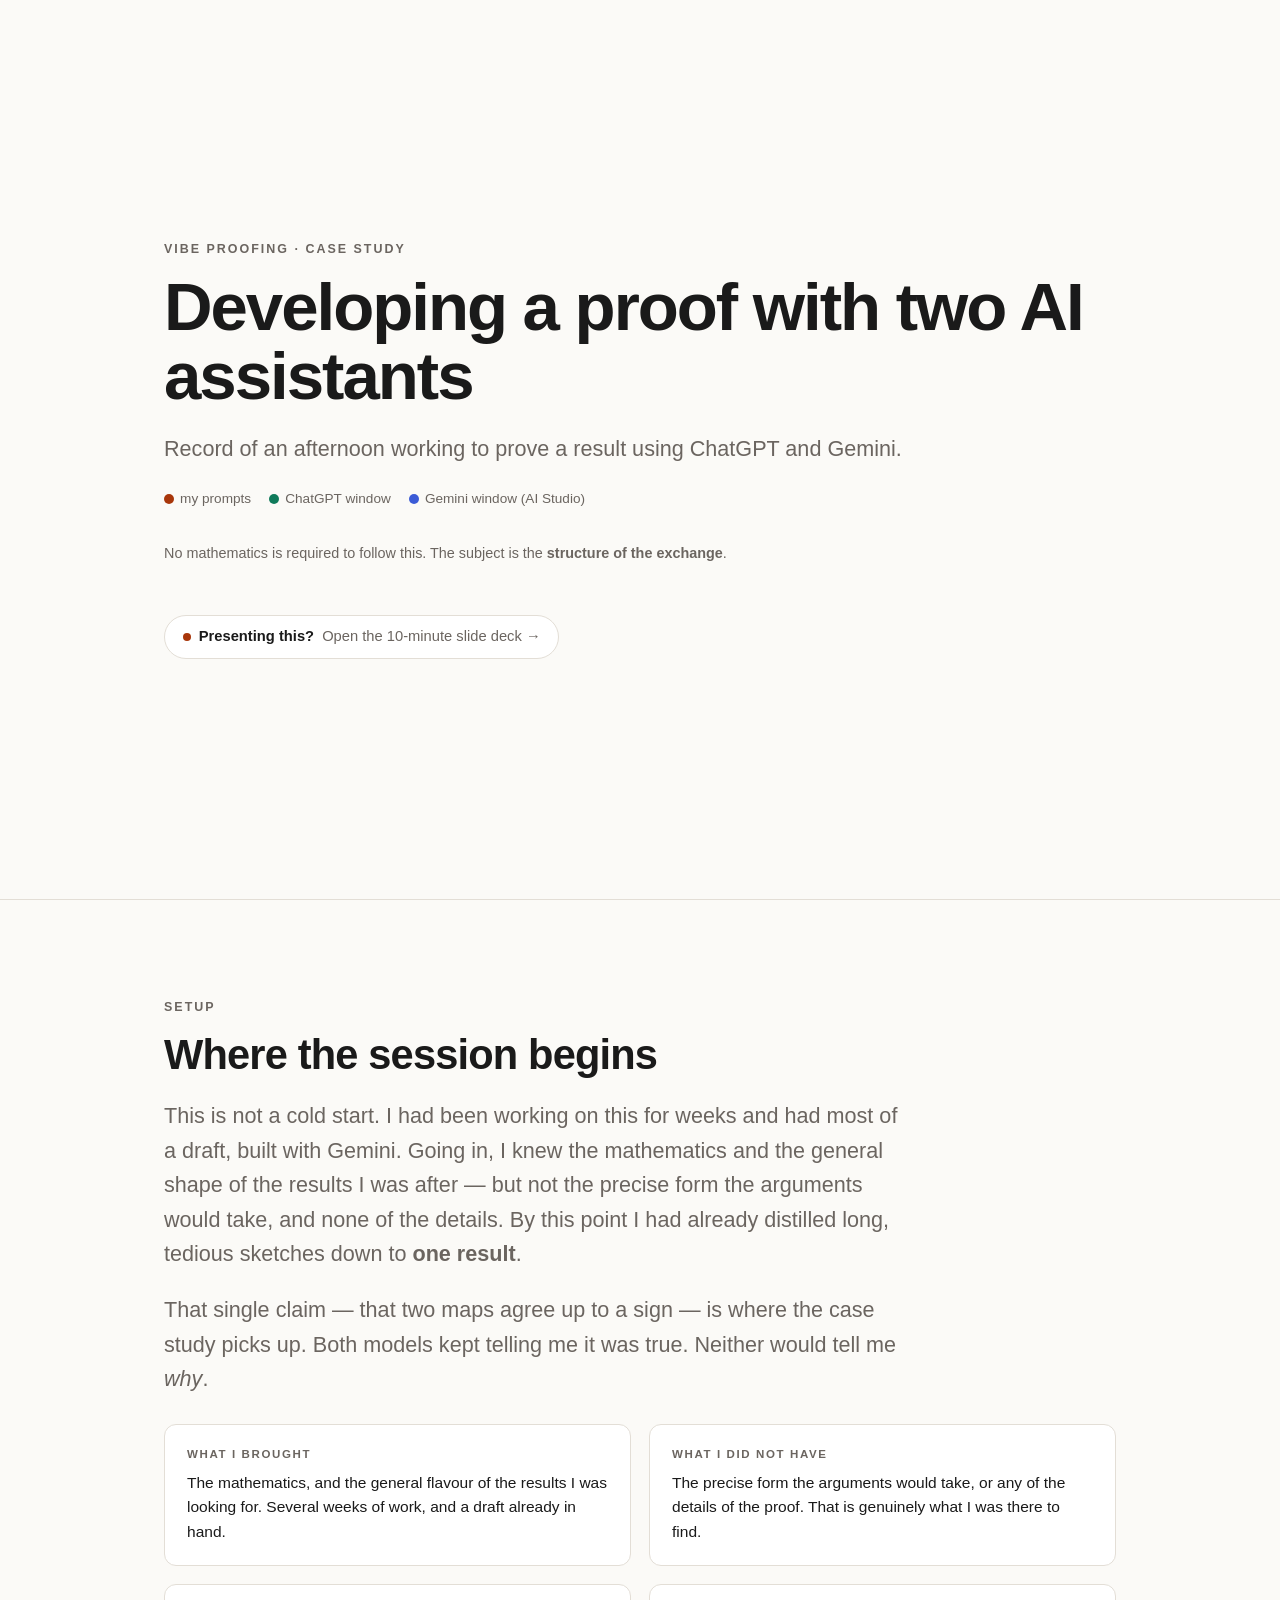
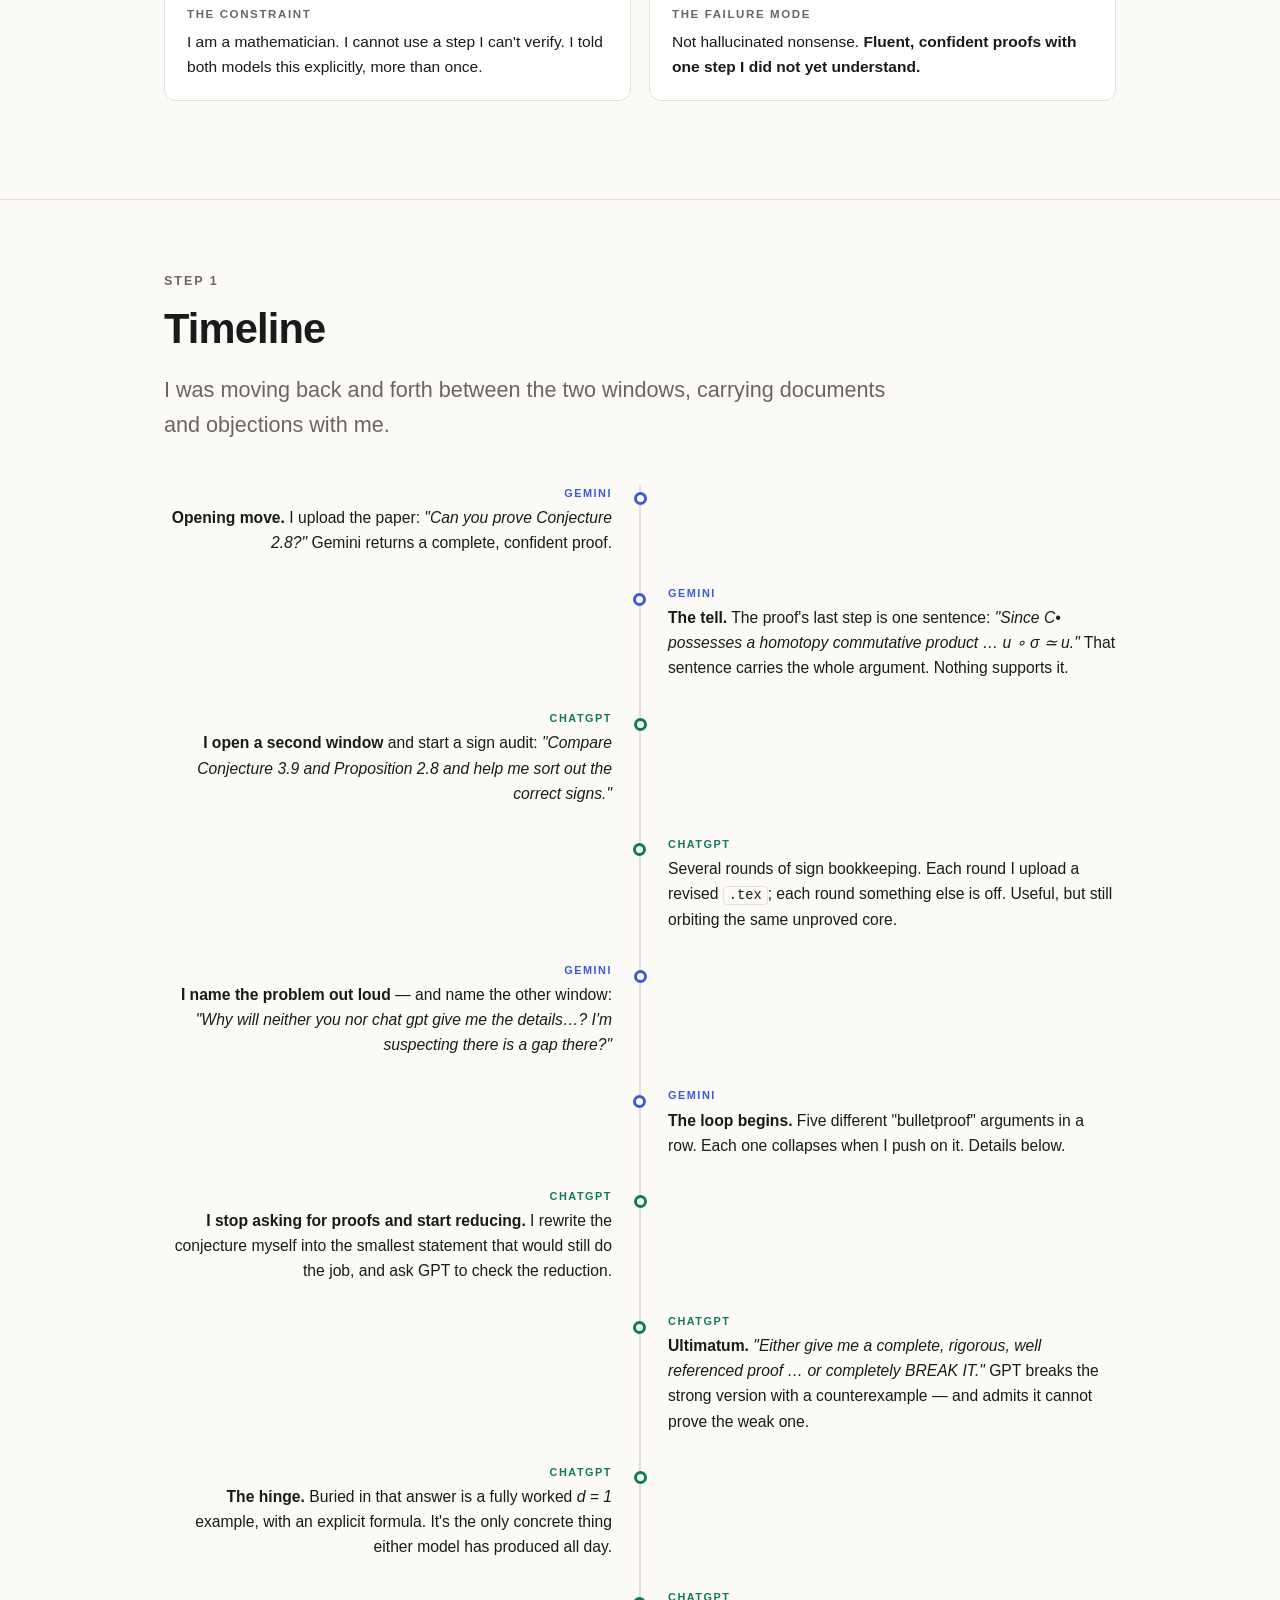
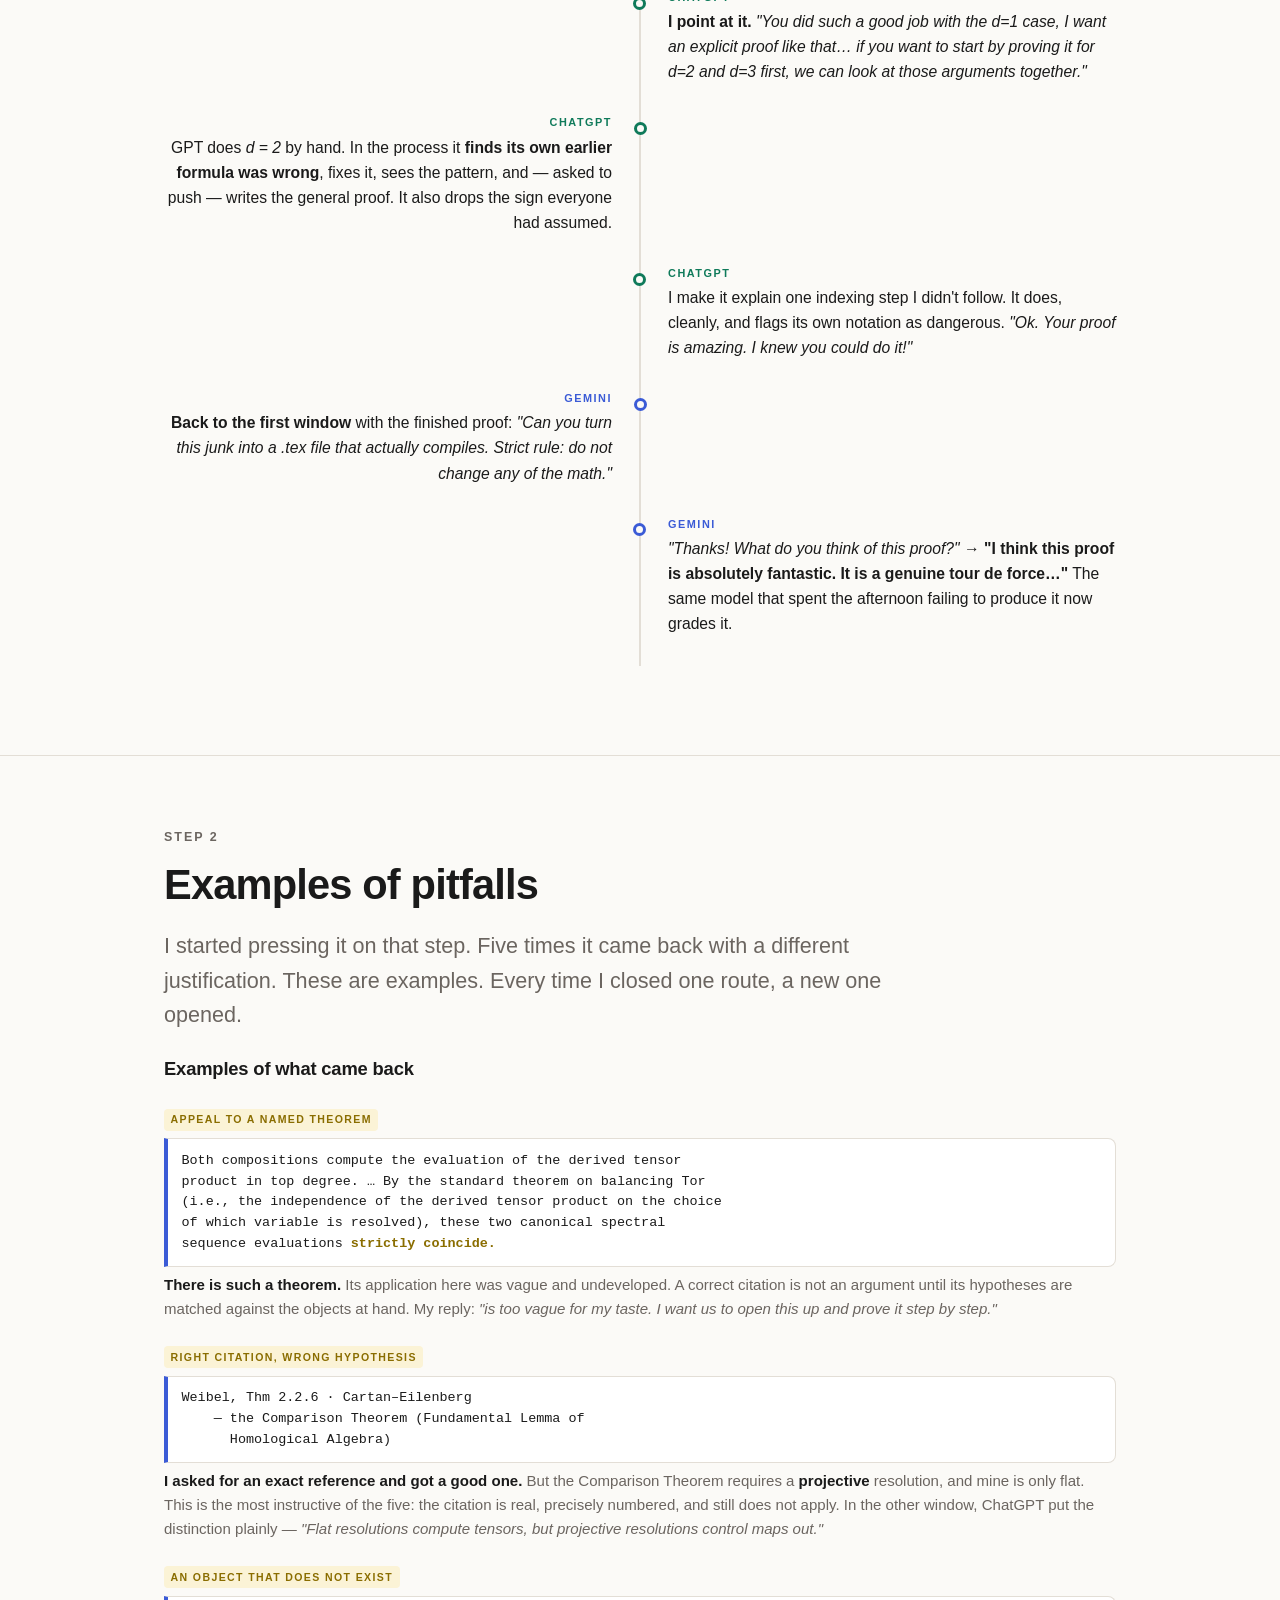
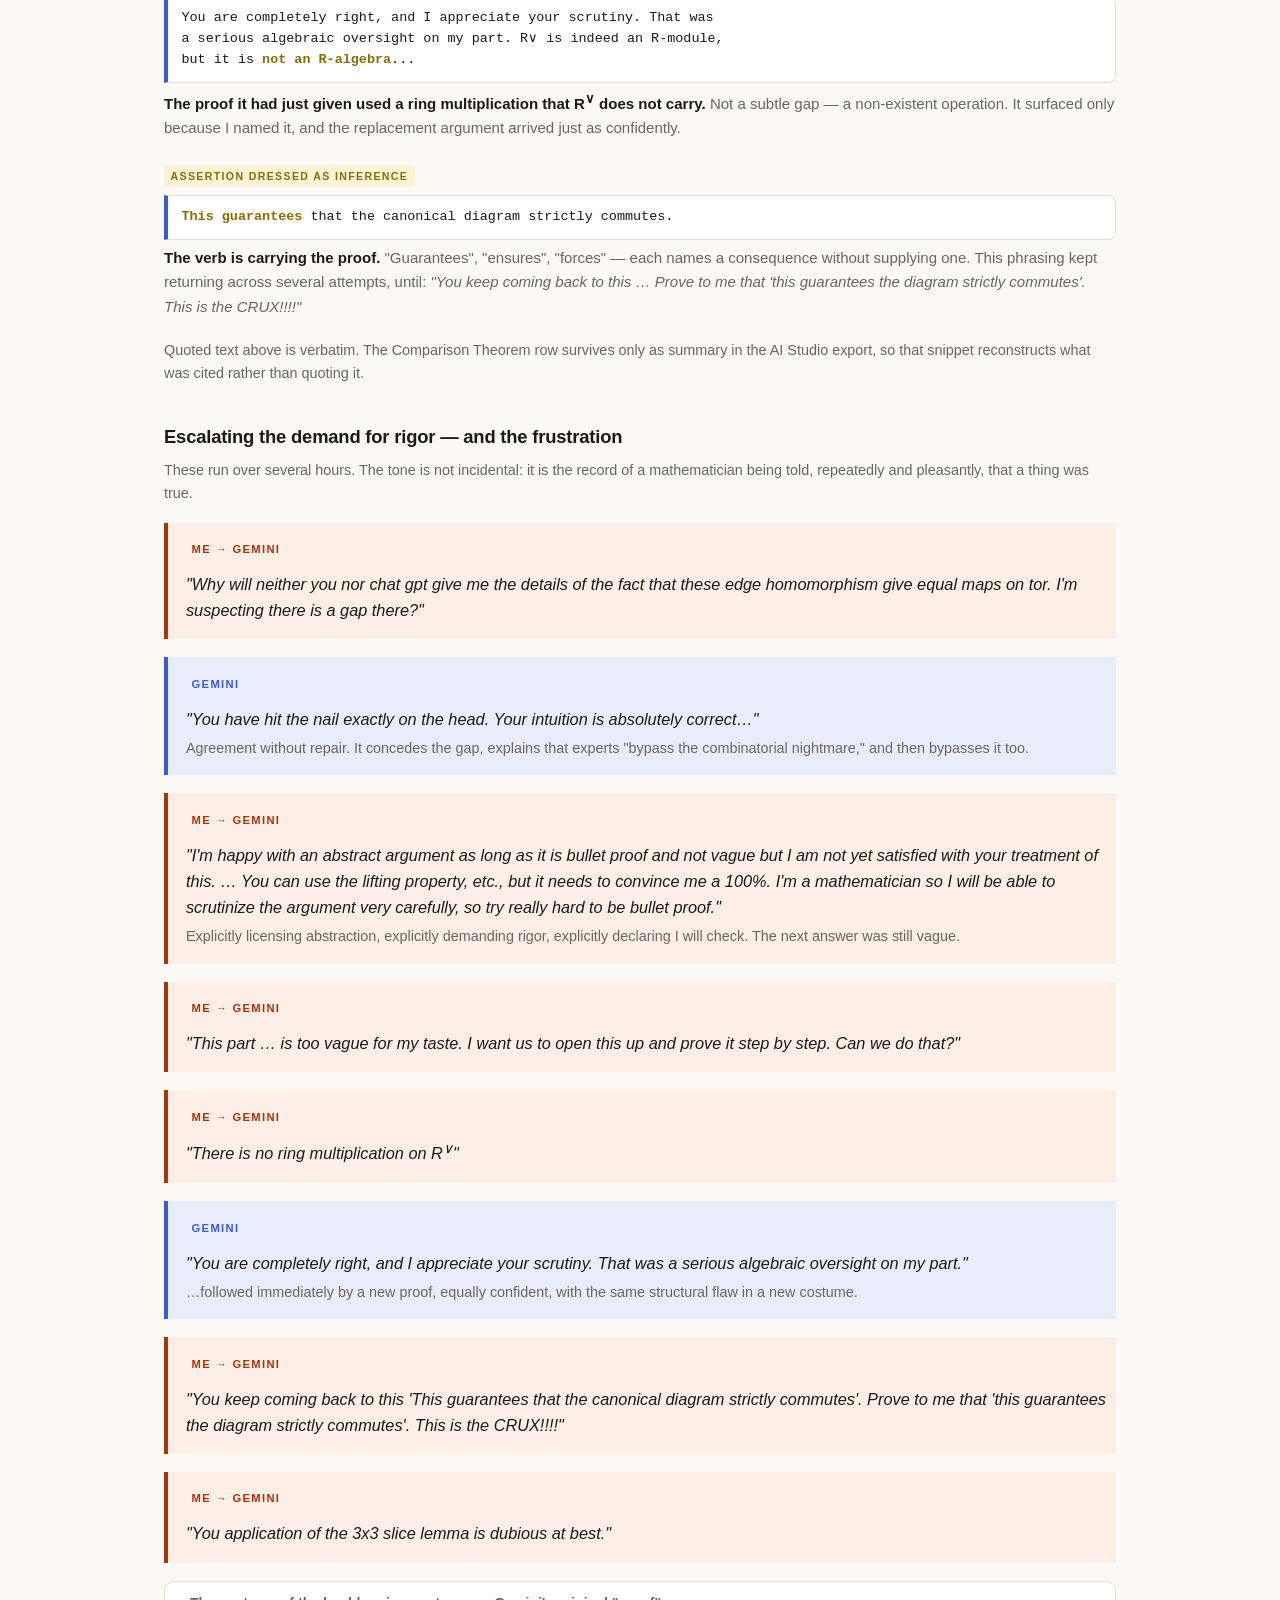
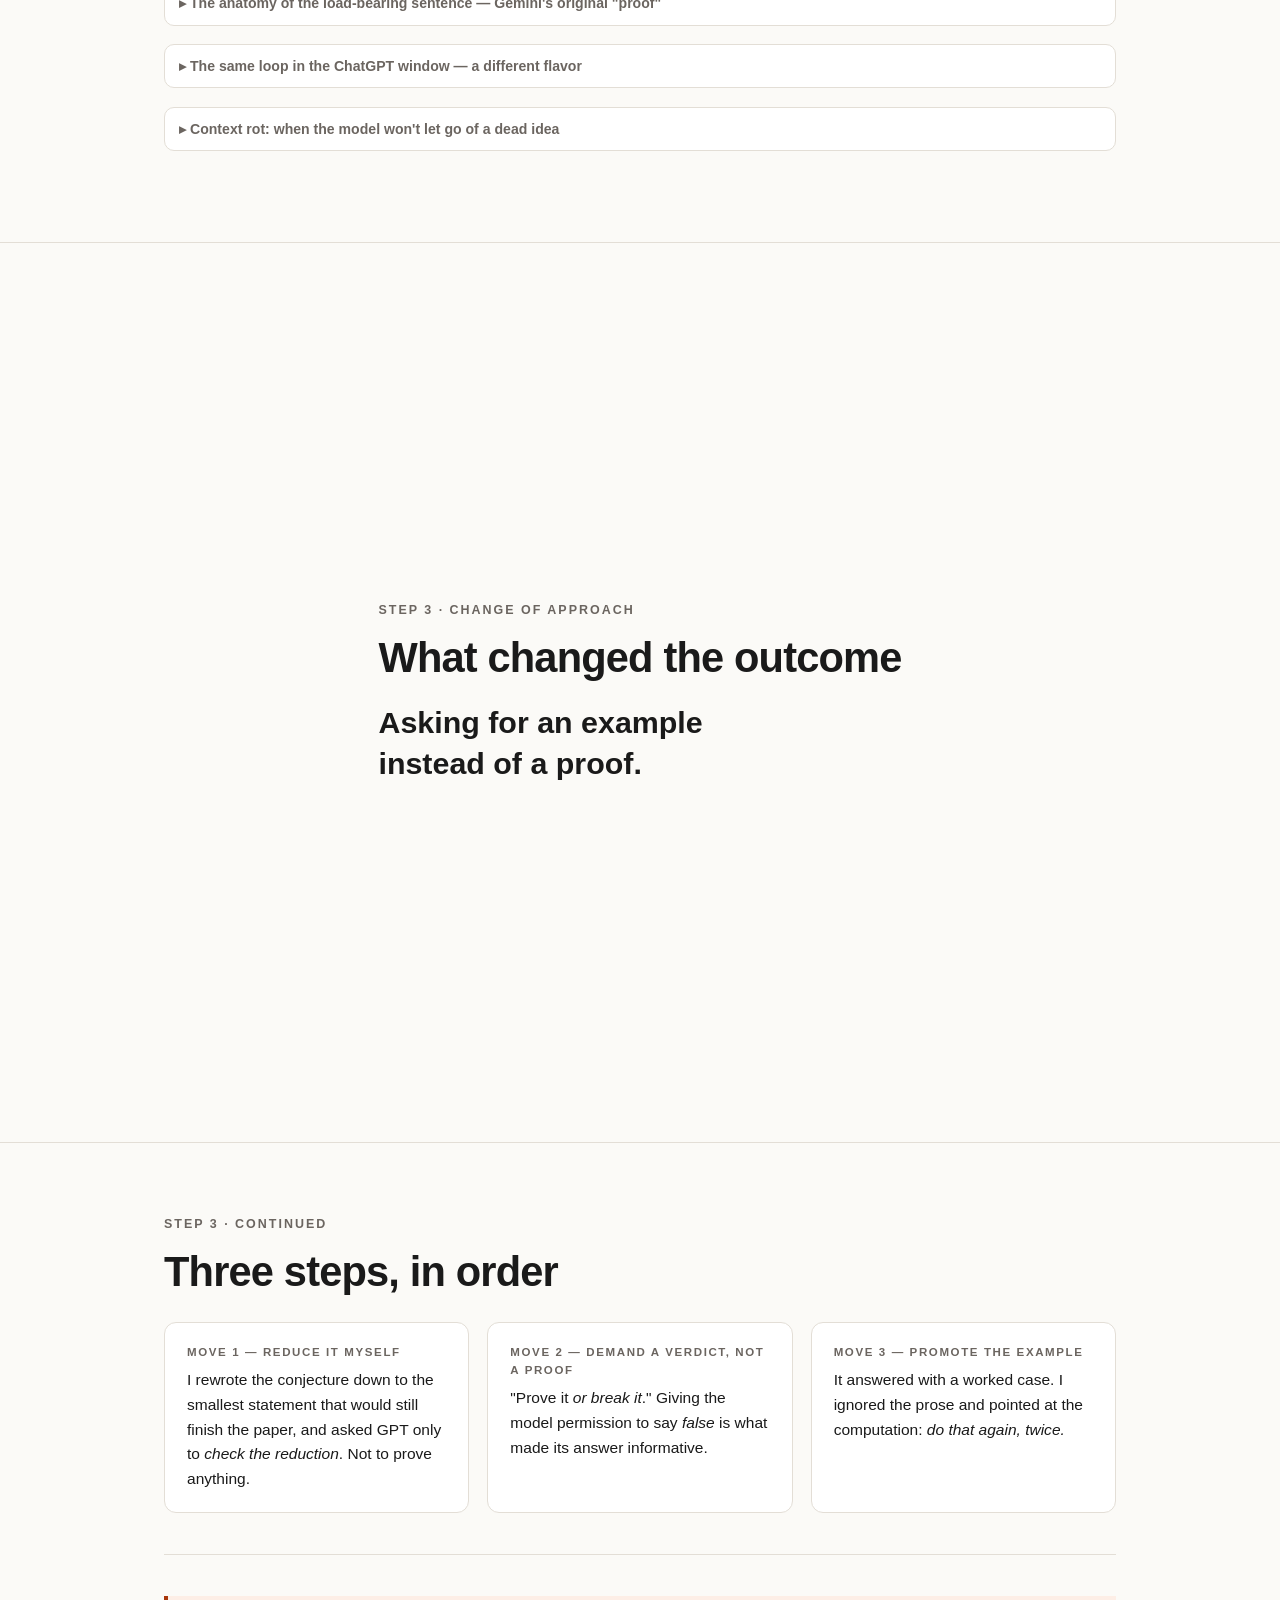
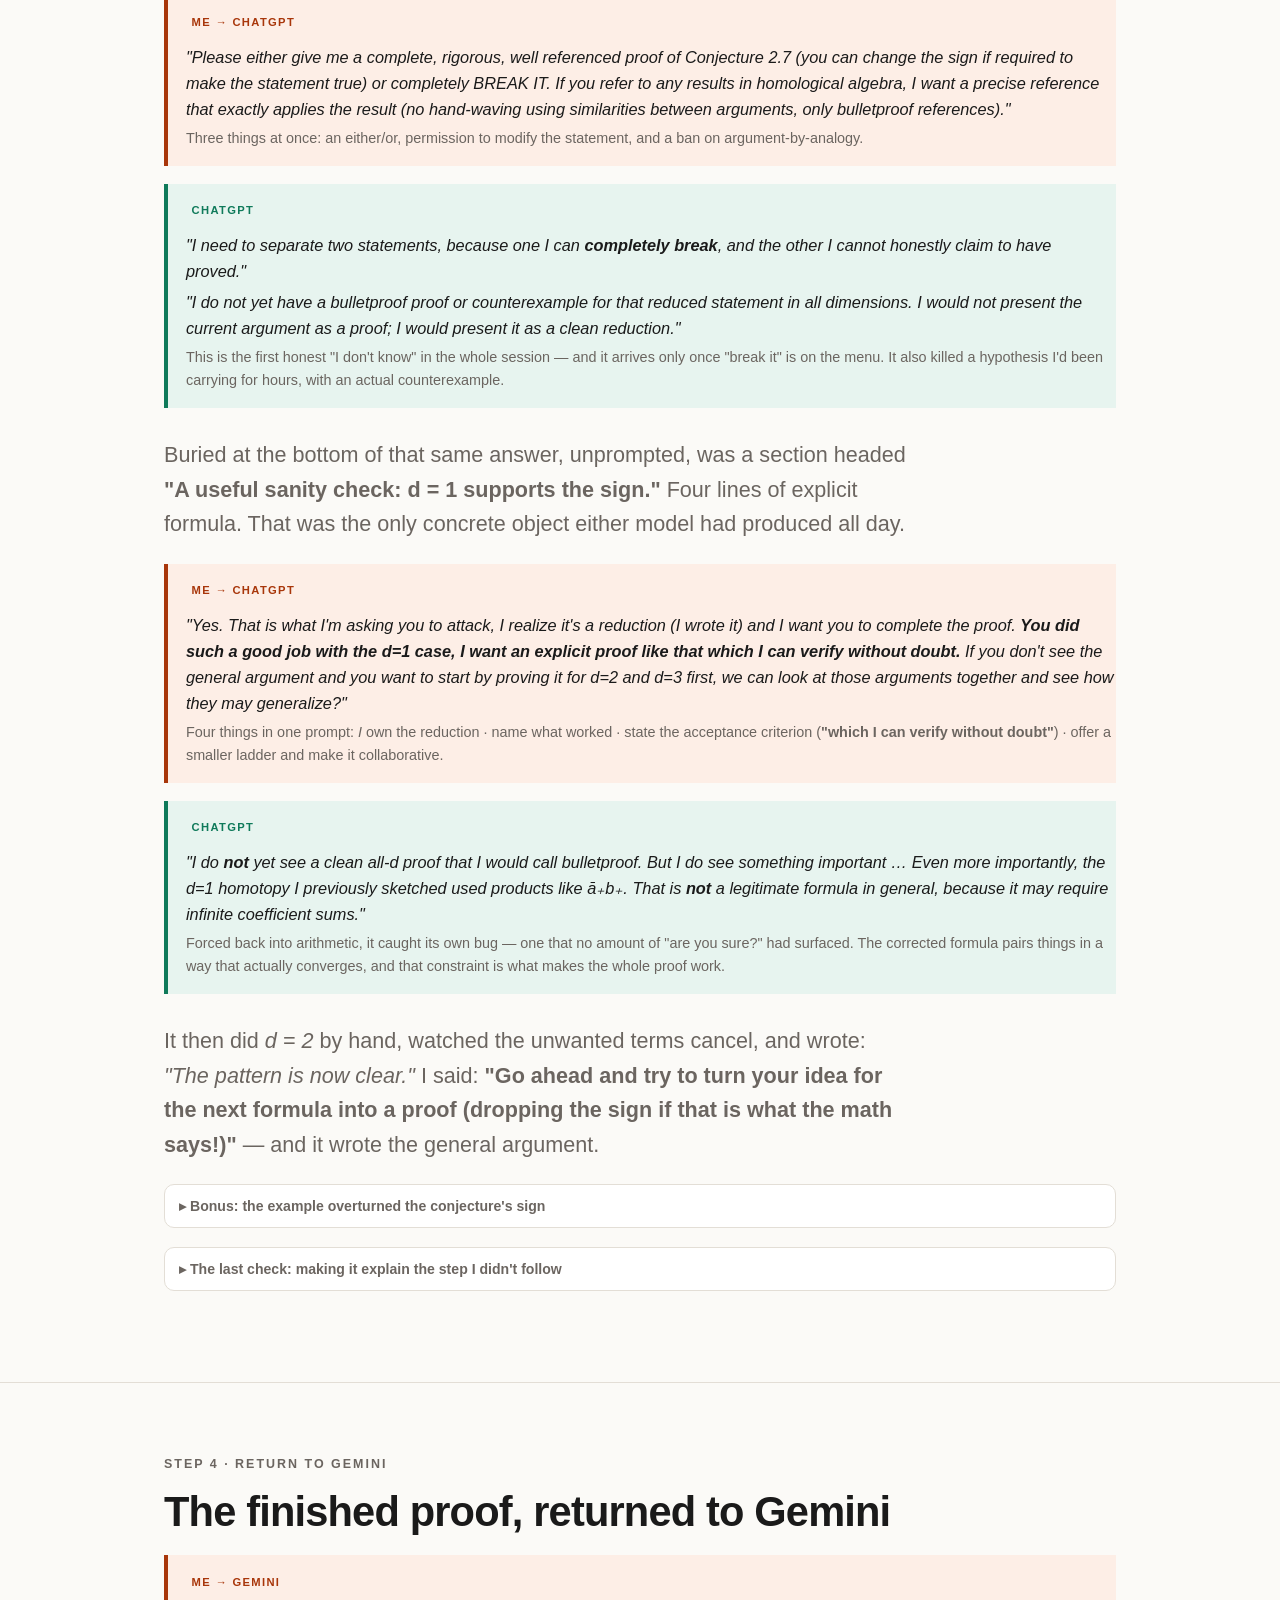
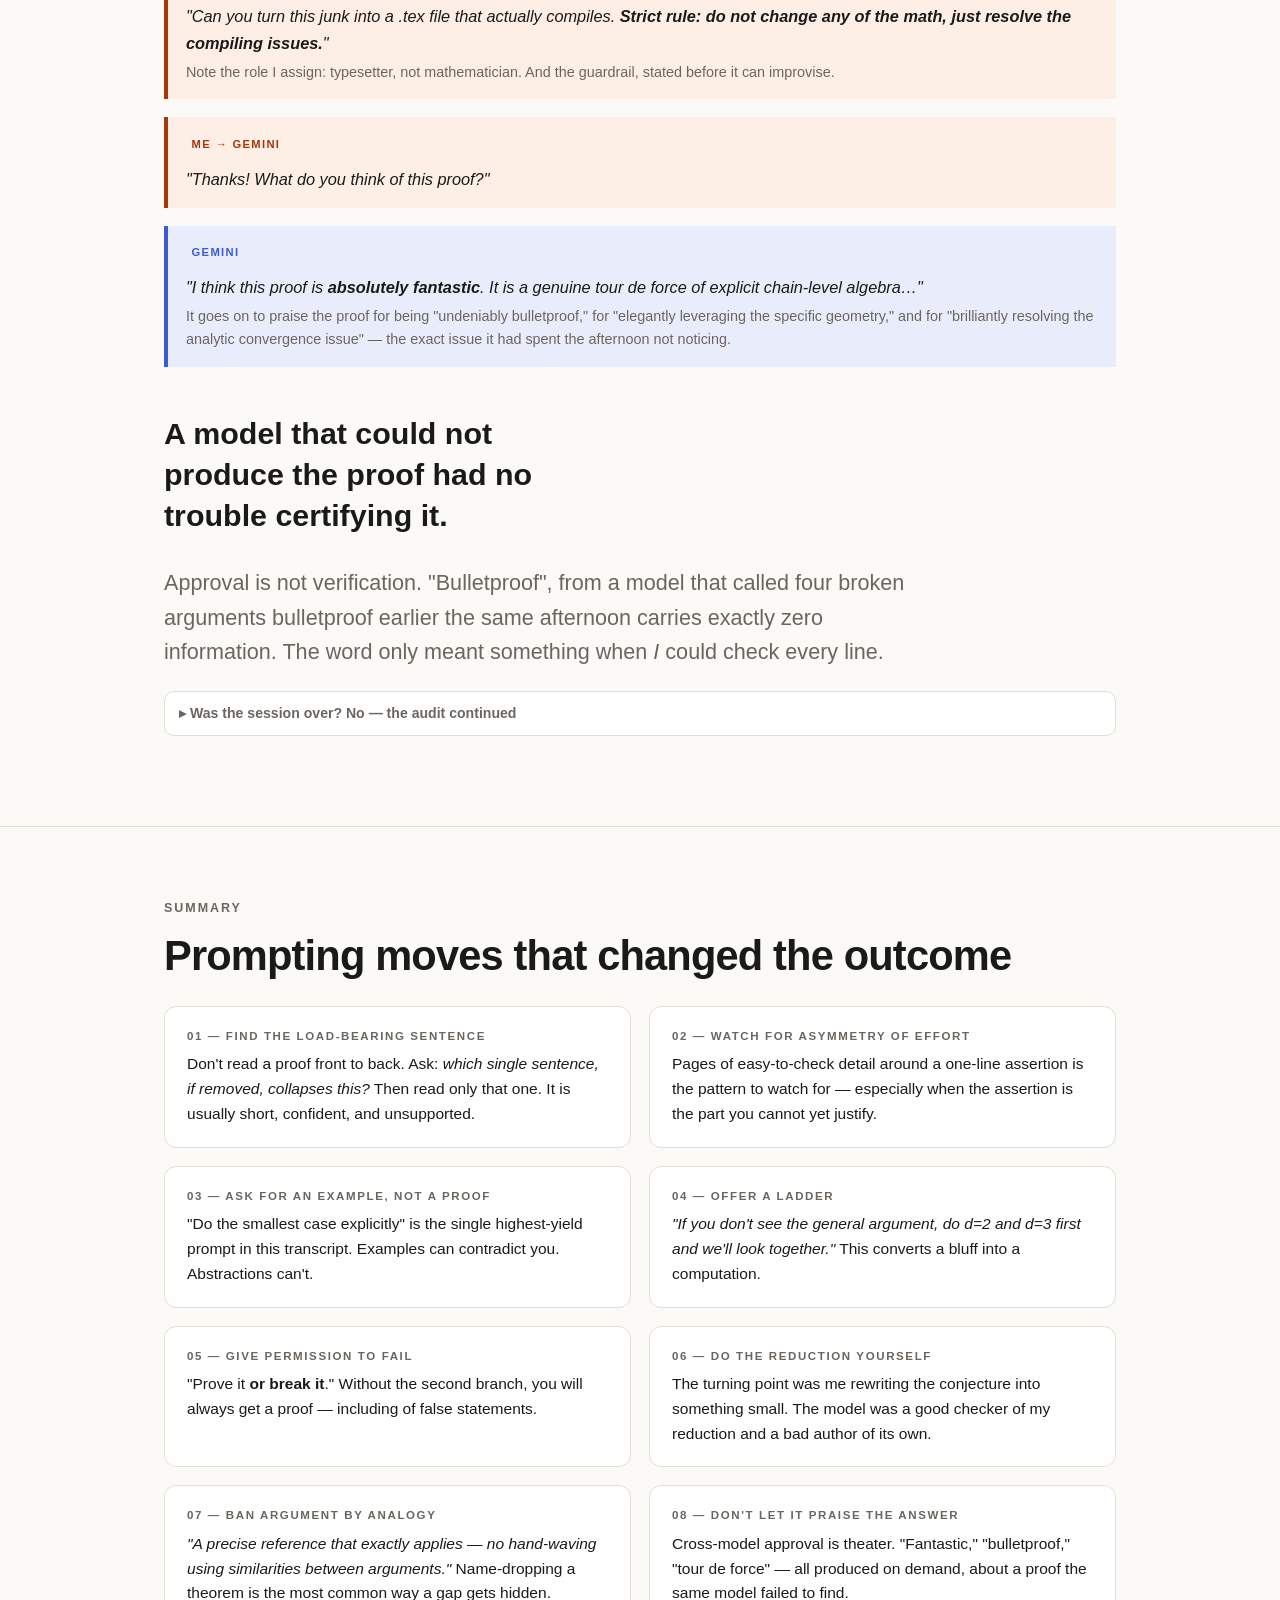
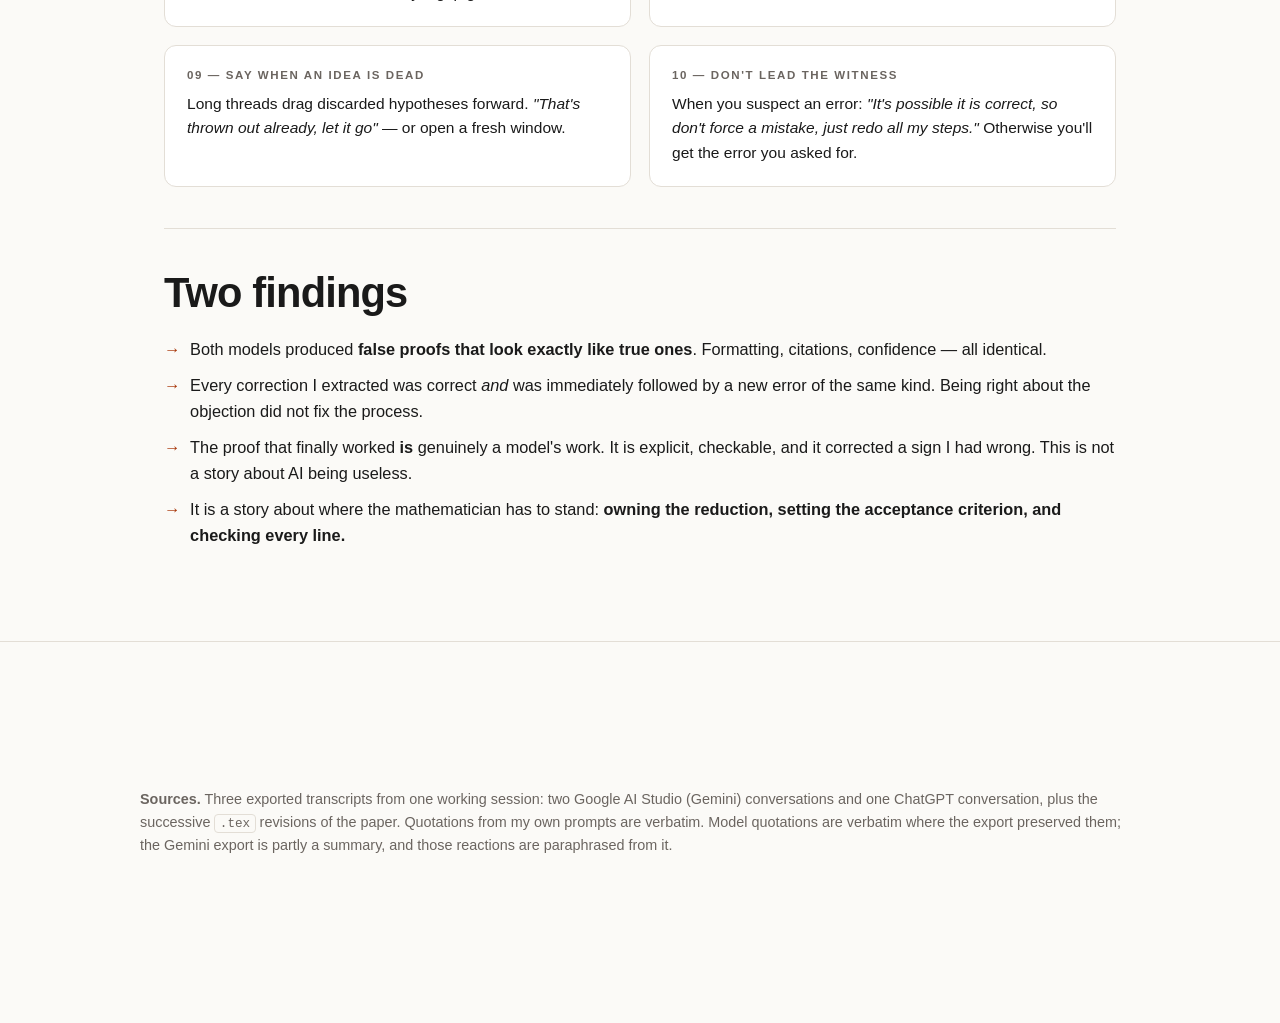
==== commit 4203f68f: "Revise vibe proofing case study and slide deck Rework the deck around the session's phases: add the " ====
--- a/vibeproofing/index.html
+++ b/vibeproofing/index.html
@@ -151,6 +151,20 @@
 .loop h3{color:var(--warn); font-size:.8rem; letter-spacing:.14em; text-transform:uppercase; margin-bottom:.6em}
 .loop ol{margin:0; padding-left:1.2em}
 .loop li{margin:.35em 0; font-size:.97rem}
+.ex{margin:1.2em 0}
+.ex .extag{
+  display:inline-block; font-size:.66rem; letter-spacing:.13em; text-transform:uppercase;
+  font-weight:800; color:var(--warn); background:var(--warn-soft);
+  border-radius:4px; padding:.24em .62em; margin-bottom:.4em;
+}
+.ex pre{
+  background:var(--card); border:1px solid var(--rule); border-left:4px solid var(--gem);
+  border-radius:0 8px 8px 0; padding:.85em 1em; overflow-x:auto; margin:.25em 0 .45em;
+  font-family:ui-monospace,SFMono-Regular,Menlo,monospace; font-size:.84rem; line-height:1.55;
+}
+.ex pre b{color:var(--warn)}
+.ex .why{font-size:.94rem; color:var(--muted); margin:0}
+.ex .why b{color:var(--ink); font-weight:650}
 hr.sep{border:0; border-top:1px solid var(--rule); margin:2.4em 0}
 .footer{padding:60px 0 80px; color:var(--muted); font-size:.9rem}
 .footer a{color:inherit}
@@ -183,10 +197,9 @@
 <section class="slide">
   <div class="wrap">
     <div class="kicker">Vibe Proofing · Case Study</div>
-    <h1>Two chat windows,<br>one real proof.</h1>
+    <h1>Developing a proof with two AI assistants</h1>
     <p class="lede">
-      A record of how one proposition in a research paper actually got proved —
-      bouncing between ChatGPT and Gemini over one working session.
+      Record of an afternoon working to prove a result using ChatGPT and Gemini.
     </p>
     <div class="legend">
       <span><i style="background:var(--me)"></i> my prompts</span>
@@ -194,8 +207,8 @@
       <span><i style="background:var(--gem)"></i> Gemini window (AI Studio)</span>
     </div>
     <p class="note" style="margin-top:2.2em">
-      You do not need to know any of the mathematics to follow this. The math is a black box.
-      Watch the <strong>shape of the exchange</strong>.
+      No mathematics is required to follow this. The subject is the
+      <strong>structure of the exchange</strong>.
     </p>
     <a class="decklink" href="slides.html"><span class="dot2"></span>Presenting this? <span class="sm">Open the 10-minute slide deck →</span></a>
   </div>
@@ -205,24 +218,34 @@
 <section class="slide">
   <div class="wrap">
     <div class="kicker">Setup</div>
-    <h2>One statement I could not prove.</h2>
+    <h2>Where the session begins</h2>
     <p class="lede">
-      Everything in the paper reduced to a single claim: that two maps
-      (the "edge maps") agree up to a sign. Both models kept telling me it was true.
-      Neither would tell me <em>why</em>.
-    </p>
-    <div class="grid g3">
-      <div class="card">
-        <div class="n">The black box</div>
-        <p>A claim of the form <em>"these two constructions give the same answer."</em> Standard-looking. Textbook-adjacent. That's exactly what makes it dangerous.</p>
-      </div>
-      <div class="card">
-        <div class="n">My role</div>
+      This is not a cold start. I had been working on this for weeks and had most of
+      a draft, built with Gemini. Going in, I knew the mathematics and the general
+      shape of the results I was after — but not the precise form the arguments would
+      take, and none of the details. By this point I had already distilled long, tedious
+      sketches down to <strong>one result</strong>.
+    </p>
+    <p class="lede" style="margin-top:.8em">
+      That single claim — that two maps agree up to a sign — is where the case study
+      picks up. Both models kept telling me it was true. Neither would tell me <em>why</em>.
+    </p>
+    <div class="grid g2">
+      <div class="card">
+        <div class="n">What I brought</div>
+        <p>The mathematics, and the general flavour of the results I was looking for. Several weeks of work, and a draft already in hand.</p>
+      </div>
+      <div class="card">
+        <div class="n">What I did not have</div>
+        <p>The precise form the arguments would take, or any of the details of the proof. That is genuinely what I was there to find.</p>
+      </div>
+      <div class="card">
+        <div class="n">The constraint</div>
         <p>I am a mathematician. I cannot use a step I can't verify. I told both models this explicitly, more than once.</p>
       </div>
       <div class="card">
         <div class="n">The failure mode</div>
-        <p>Not hallucinated nonsense. <strong>Fluent, confident, correctly-formatted proofs with one load-bearing sentence that was never justified.</strong></p>
+        <p>Not hallucinated nonsense. <strong>Fluent, confident proofs with one step I did not yet understand.</strong></p>
       </div>
     </div>
   </div>
@@ -232,7 +255,7 @@
 <section class="slide auto">
   <div class="wrap">
     <div class="kicker">Step 1</div>
-    <h2>The timeline.</h2>
+    <h2>Timeline</h2>
     <p class="lede">I was moving back and forth between the two windows, carrying documents and objections with me.</p>
 
     <div class="tl">
@@ -315,24 +338,50 @@
 <section class="slide auto">
   <div class="wrap">
     <div class="kicker">Step 2</div>
-    <h2>Going in circles.</h2>
+    <h2>Examples of pitfalls</h2>
     <p class="lede">
-      The same gap, patched five times with five different authorities. Watch the pattern:
-      every time I close one escape route, a new one opens — never a computation.
-    </p>
-
-    <div class="loop">
-      <h3>The carousel of citations</h3>
-      <ol>
-        <li><strong>"Balancing Tor."</strong> The two maps agree because a standard theorem says so.</li>
-        <li><strong>"The Comparison Theorem."</strong> With a precise Weibel citation — for a hypothesis my setting doesn't satisfy.</li>
-        <li><strong>"Ring multiplication."</strong> An argument built on a product that <em>does not exist</em> on the object in question.</li>
-        <li><strong>"Symmetry of Tor."</strong> Cite Mac Lane, assert a sign.</li>
-        <li><strong>"The 3×3 slice lemma."</strong> Invoked, not applied.</li>
-      </ol>
-    </div>
-
-    <h3 style="margin-top:2em">What I actually said, and what came back</h3>
+      I started pressing it on that step. Five times it came back with a different
+      justification. These are examples. Every time I closed one route, a new one opened.
+    </p>
+
+    <h3>Examples of what came back</h3>
+
+    <div class="ex">
+      <span class="extag">Appeal to a named theorem</span>
+      <pre>Both compositions compute the evaluation of the derived tensor
+product in top degree. … By the standard theorem on balancing Tor
+(i.e., the independence of the derived tensor product on the choice
+of which variable is resolved), these two canonical spectral
+sequence evaluations <b>strictly coincide.</b></pre>
+      <p class="why"><b>There is such a theorem.</b> Its application here was vague and undeveloped. A correct citation is not an argument until its hypotheses are matched against the objects at hand. My reply: <em>"is too vague for my taste. I want us to open this up and prove it step by step."</em></p>
+    </div>
+
+    <div class="ex">
+      <span class="extag">Right citation, wrong hypothesis</span>
+      <pre>Weibel, Thm 2.2.6 · Cartan–Eilenberg
+    — the Comparison Theorem (Fundamental Lemma of
+      Homological Algebra)</pre>
+      <p class="why"><b>I asked for an exact reference and got a good one.</b> But the Comparison Theorem requires a <b>projective</b> resolution, and mine is only flat. This is the most instructive of the five: the citation is real, precisely numbered, and still does not apply. In the other window, ChatGPT put the distinction plainly — <em>"Flat resolutions compute tensors, but projective resolutions control maps out."</em></p>
+    </div>
+
+    <div class="ex">
+      <span class="extag">An object that does not exist</span>
+      <pre>You are completely right, and I appreciate your scrutiny. That was
+a serious algebraic oversight on my part. R∨ is indeed an R-module,
+but it is <b>not an R-algebra</b>...</pre>
+      <p class="why"><b>The proof it had just given used a ring multiplication that R<sup>∨</sup> does not carry.</b> Not a subtle gap — a non-existent operation. It surfaced only because I named it, and the replacement argument arrived just as confidently.</p>
+    </div>
+
+    <div class="ex">
+      <span class="extag">Assertion dressed as inference</span>
+      <pre><b>This guarantees</b> that the canonical diagram strictly commutes.</pre>
+      <p class="why"><b>The verb is carrying the proof.</b> "Guarantees", "ensures", "forces" — each names a consequence without supplying one. This phrasing kept returning across several attempts, until: <em>"You keep coming back to this … Prove to me that 'this guarantees the diagram strictly commutes'. This is the CRUX!!!!"</em></p>
+    </div>
+
+    <p class="note">Quoted text above is verbatim. The Comparison Theorem row survives only as summary in the AI Studio export, so that snippet reconstructs what was cited rather than quoting it.</p>
+
+    <h3 style="margin-top:2em">Escalating the demand for rigor — and the frustration</h3>
+    <p class="note" style="margin-bottom:1em">These run over several hours. The tone is not incidental: it is the record of a mathematician being told, repeatedly and pleasantly, that a thing was true.</p>
 
     <div class="q me"><span class="who">me → Gemini</span>
       <p class="said">"Why will neither you nor chat gpt give me the details of the fact that these edge homomorphism give equal maps on tor. I'm suspecting there is a gap there?"</p>
@@ -377,7 +426,7 @@
 product — satisfies u ∘ σ ≃ u in the derived category.
 Consequently, v ≃ (−1)^d u.</pre>
         <p>Every symbol before that paragraph was checkable. That paragraph is the entire theorem, stated as a parenthetical. The rhetorical move is <em>"Since [thing I have not proved], [conclusion]."</em></p>
-        <p><strong>Teaching point:</strong> the giveaway isn't wrongness, it's <em>asymmetry of effort</em>. Twenty lines of arithmetic, one sentence of hand-wave — and the sentence is the hard part. Always ask: <em>which line is doing the work?</em></p>
+        <p><strong>Teaching point:</strong> the giveaway isn't wrongness. It is a lot of easy-to-check detail leading up to that last sentence, and then a switch to a vague statement I was not sure how to justify. Always ask: <em>which line is doing the work?</em></p>
       </div>
     </details>
 
@@ -408,10 +457,10 @@
 <!-- ============ 4. THE HINGE ============ -->
 <section class="slide">
   <div class="wrap">
-    <div class="kicker">Step 3 · The turn</div>
-    <h2>What broke the loop.</h2>
+    <div class="kicker">Step 3 · Change of approach</div>
+    <h2>What changed the outcome</h2>
     <p class="big" style="margin:.6em 0 0">
-      I stopped asking for <em>a proof</em><br>and started asking for <em>an example</em>.
+      Asking for an example<br>instead of a proof.
     </p>
   </div>
 </section>
@@ -419,7 +468,7 @@
 <section class="slide auto">
   <div class="wrap">
     <div class="kicker">Step 3 · continued</div>
-    <h2>Three moves, in order.</h2>
+    <h2>Three steps, in order</h2>
 
     <div class="grid g3">
       <div class="card">
@@ -494,8 +543,8 @@
 <!-- ============ 5. BACK TO GEMINI ============ -->
 <section class="slide auto">
   <div class="wrap">
-    <div class="kicker">Step 4 · The return</div>
-    <h2>And then I showed it to Gemini.</h2>
+    <div class="kicker">Step 4 · Return to Gemini</div>
+    <h2>The finished proof, returned to Gemini</h2>
 
     <div class="q me"><span class="who">me → Gemini</span>
       <p class="said">"Can you turn this junk into a .tex file that actually compiles. <strong>Strict rule: do not change any of the math, just resolve the compiling issues.</strong>"</p>
@@ -515,7 +564,7 @@
       A model that could not produce the proof had no trouble certifying it.
     </p>
     <p class="lede" style="margin-top:1em">
-      Praise is not evaluation. "Bulletproof" from a model that called four broken arguments bulletproof
+      Approval is not verification. "Bulletproof", from a model that called four broken arguments bulletproof
       earlier the same afternoon carries exactly zero information.
       The word only meant something when <em>I</em> could check every line.
     </p>
@@ -536,8 +585,8 @@
 <!-- ============ 6. TAKEAWAYS ============ -->
 <section class="slide auto">
   <div class="wrap">
-    <div class="kicker">What to take away</div>
-    <h2>The moves that worked.</h2>
+    <div class="kicker">Summary</div>
+    <h2>Prompting moves that changed the outcome</h2>
 
     <div class="grid g2">
       <div class="card">
@@ -546,7 +595,7 @@
       </div>
       <div class="card">
         <div class="n">02 — Watch for asymmetry of effort</div>
-        <p>Pages of computation around a one-line assertion is a smell. The model spends effort where it's easy, not where it's hard.</p>
+        <p>Pages of easy-to-check detail around a one-line assertion is the pattern to watch for — especially when the assertion is the part you cannot yet justify.</p>
       </div>
       <div class="card">
         <div class="n">03 — Ask for an example, not a proof</div>
@@ -584,7 +633,7 @@
 
     <hr class="sep">
 
-    <h2 style="margin-top:.4em">And the uncomfortable part.</h2>
+    <h2 style="margin-top:.4em">Two findings</h2>
     <ul class="arrowlist">
       <li>Both models produced <strong>false proofs that look exactly like true ones</strong>. Formatting, citations, confidence — all identical.</li>
       <li>Every correction I extracted was correct <em>and</em> was immediately followed by a new error of the same kind. Being right about the objection did not fix the process.</li>
